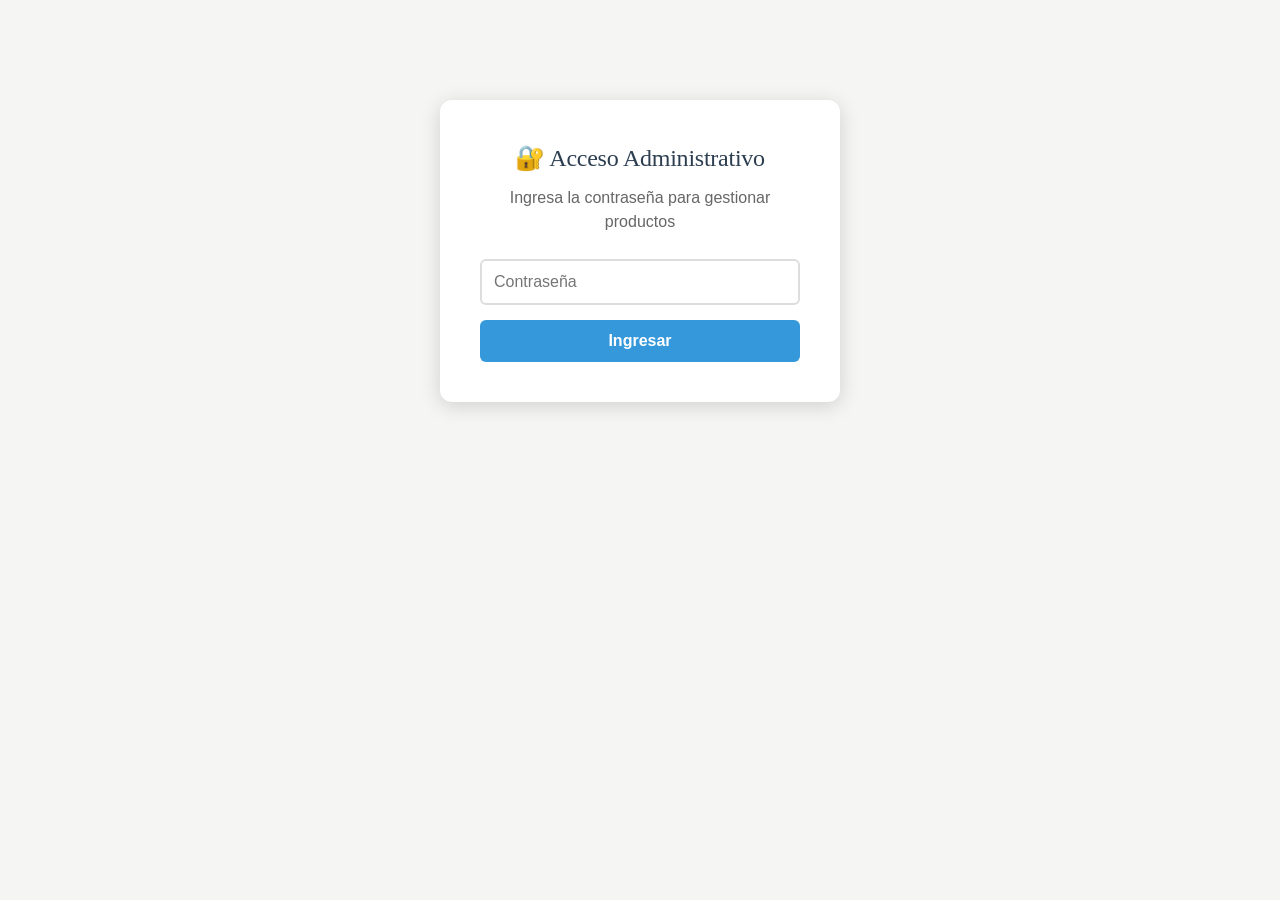
==== admin.html @ e5328dad "Update admin.html" ====
<!DOCTYPE html>
<html lang="es">
<head>
    <meta charset="UTF-8">
    <meta name="viewport" content="width=device-width, initial-scale=1.0">
    <title>Panel de Administración - Medifix</title>
    <link rel="stylesheet" href="styles.css">
    <style>
        /* Estilos específicos del admin */
        .admin-container {
            max-width: 1200px;
            margin: 40px auto;
            padding: 20px;
            background: white;
            border-radius: 12px;
            box-shadow: 0 2px 10px rgba(0,0,0,0.1);
        }
        .admin-header {
            display: flex;
            justify-content: space-between;
            align-items: center;
            border-bottom: 3px solid #3498db;
            padding-bottom: 15px;
            margin-bottom: 25px;
        }
        .admin-header h1 {
            margin: 0;
            color: #2c3e50;
        }
        .admin-toolbar {
            display: flex;
            gap: 10px;
            flex-wrap: wrap;
            margin-bottom: 25px;
        }
        .btn {
            padding: 10px 20px;
            border: none;
            border-radius: 6px;
            cursor: pointer;
            font-size: 14px;
            transition: all 0.3s;
            text-decoration: none;
            display: inline-block;
            color: white;
        }
        .btn-primary { background: #3498db; }
        .btn-primary:hover { background: #2980b9; }
        .btn-success { background: #2ecc71; }
        .btn-success:hover { background: #27ae60; }
        .btn-warning { background: #f39c12; }
        .btn-warning:hover { background: #e67e22; }
        .btn-danger { background: #e74c3c; }
        .btn-danger:hover { background: #c0392b; }
        .btn-secondary { background: #95a5a6; }
        .btn-secondary:hover { background: #7f8c8d; }
        .btn-dark { background: #2c3e50; }
        .btn-dark:hover { background: #1a252f; }
        .btn-small { padding: 6px 12px; font-size: 12px; }
        
        /* Login */
        .login-box {
            max-width: 400px;
            margin: 100px auto;
            padding: 40px;
            background: white;
            border-radius: 12px;
            box-shadow: 0 4px 20px rgba(0,0,0,0.15);
            text-align: center;
        }
        .login-box h2 {
            color: #2c3e50;
            margin-bottom: 10px;
        }
        .login-box p {
            color: #666;
            margin-bottom: 25px;
        }
        .login-box input {
            width: 100%;
            padding: 12px;
            border: 2px solid #ddd;
            border-radius: 6px;
            font-size: 16px;
            margin-bottom: 15px;
        }
        .login-box input:focus {
            border-color: #3498db;
            outline: none;
        }
        .login-box .btn {
            width: 100%;
            padding: 12px;
            font-size: 16px;
        }
        .login-error {
            color: #e74c3c;
            margin-top: 10px;
            display: none;
        }
        
        /* Productos */
        .categoria-section {
            margin-bottom: 30px;
        }
        .categoria-title {
            background: #ecf0f1;
            padding: 10px 15px;
            border-radius: 6px;
            margin-bottom: 15px;
            color: #2c3e50;
            font-size: 18px;
            font-weight: bold;
        }
        .producto-item {
            display: flex;
            justify-content: space-between;
            align-items: center;
            background: #fafafa;
            border: 1px solid #e0e0e0;
            border-radius: 6px;
            padding: 15px;
            margin-bottom: 10px;
            transition: all 0.3s;
        }
        .producto-item:hover {
            background: #f0f0f0;
            border-color: #3498db;
        }
        .producto-info {
            flex: 1;
        }
        .producto-info h3 {
            margin: 0 0 5px 0;
            color: #2c3e50;
        }
        .producto-info p {
            margin: 3px 0;
            color: #666;
            font-size: 14px;
        }
        .producto-actions {
            display: flex;
            gap: 8px;
        }
        .hidden { display: none; }
        .loading { text-align: center; padding: 40px; color: #666; }
        .alert {
            padding: 15px;
            border-radius: 6px;
            margin-bottom: 20px;
            display: none;
        }
        .alert-success {
            display: block;
            background: #d4edda;
            color: #155724;
            border: 1px solid #c3e6cb;
        }
        .alert-error {
            display: block;
            background: #f8d7da;
            color: #721c24;
            border: 1px solid #f5c6cb;
        }
        
        /* Modal */
        .modal {
            display: none;
            position: fixed;
            top: 0;
            left: 0;
            width: 100%;
            height: 100%;
            background: rgba(0,0,0,0.5);
            z-index: 1000;
            justify-content: center;
            align-items: center;
        }
        .modal.active { display: flex; }
        .modal-content {
            background: white;
            border-radius: 12px;
            padding: 30px;
            max-width: 500px;
            width: 90%;
            max-height: 90vh;
            overflow-y: auto;
        }
        .modal-header {
            display: flex;
            justify-content: space-between;
            align-items: center;
            margin-bottom: 20px;
        }
        .modal-header h2 { color: #2c3e50; margin: 0; }
        .modal-close {
            background: none;
            border: none;
            font-size: 28px;
            cursor: pointer;
            color: #999;
        }
        .modal-close:hover { color: #333; }
        .form-group {
            margin-bottom: 15px;
        }
        .form-group label {
            display: block;
            font-weight: bold;
            margin-bottom: 5px;
            color: #333;
            font-size: 14px;
        }
        .form-group input,
        .form-group select,
        .form-group textarea {
            width: 100%;
            padding: 10px;
            border: 1px solid #ddd;
            border-radius: 6px;
            font-size: 14px;
        }
        .form-group textarea {
            height: 80px;
            resize: vertical;
        }
        .form-row {
            display: grid;
            grid-template-columns: 1fr 1fr;
            gap: 15px;
        }
        .form-actions {
            display: flex;
            gap: 10px;
            margin-top: 20px;
        }
        .form-actions .btn { flex: 1; }
        
        @media (max-width: 768px) {
            .producto-item {
                flex-direction: column;
                align-items: stretch;
            }
            .producto-actions {
                margin-top: 10px;
                justify-content: flex-end;
            }
            .form-row {
                grid-template-columns: 1fr;
            }
            .admin-toolbar {
                flex-direction: column;
            }
            .admin-toolbar .btn {
                width: 100%;
                text-align: center;
            }
        }
    </style>
</head>
<body>

    <!-- LOGIN -->
    <div id="login-container" class="login-box">
        <h2>🔐 Acceso Administrativo</h2>
        <p>Ingresa la contraseña para gestionar productos</p>
        <input type="password" id="password-input" placeholder="Contraseña" onkeydown="if(event.key==='Enter') verificarPassword()">
        <button class="btn btn-primary" onclick="verificarPassword()">Ingresar</button>
        <div id="login-error" class="login-error">❌ Contraseña incorrecta</div>
    </div>

    <!-- ADMIN PANEL -->
    <div id="admin-panel" class="hidden">
        <div class="admin-container">
            <div class="admin-header">
                <h1>🛠️ Panel de Administración</h1>
                <button class="btn btn-secondary" onclick="cerrarSesion()">🚪 Cerrar Sesión</button>
            </div>
            
            <div id="alert" class="alert"></div>
            
            <div class="admin-toolbar">
                <button class="btn btn-success" onclick="abrirModalAgregar()">➕ Agregar Producto</button>
                <button class="btn btn-primary" onclick="cargarProductos()">🔄 Recargar</button>
                <a href="tienda.html" target="_blank" class="btn btn-dark">👁️ Ver Tienda</a>
            </div>

            <div id="productos-container">
                <div class="loading">⏳ Cargando productos...</div>
            </div>
        </div>
    </div>

    <!-- MODAL -->
    <div id="modal" class="modal">
        <div class="modal-content">
            <div class="modal-header">
                <h2 id="modal-title">Agregar Producto</h2>
                <button class="modal-close" onclick="cerrarModal()">&times;</button>
            </div>
            
            <form id="product-form" onsubmit="guardarProducto(event)">
                <input type="hidden" id="edit-mode" value="false">
                <input type="hidden" id="product-id" value="">
                
                <div class="form-group">
                    <label>Categoría *</label>
                    <select id="categoria" required>
                        <option value="insumos">Insumos Médicos</option>
                        <option value="equipo">Equipo Médico</option>
                        <option value="consumibles">Consumibles</option>
                    </select>
                </div>
                
                <div class="form-group">
                    <label>Nombre del Producto *</label>
                    <input type="text" id="nombre" required placeholder="Ej: CPAP Yuwell">
                </div>
                
                <div class="form-row">
                    <div class="form-group">
                        <label>Precio *</label>
                        <input type="number" id="precio" required placeholder="8500" min="0">
                    </div>
                    <div class="form-group">
                        <label>Stock</label>
                        <input type="number" id="stock" placeholder="10" min="0">
                    </div>
                </div>
                
                <div class="form-group">
                    <label>Imagen (URL o nombre de archivo)</label>
                    <input type="text" id="imagen" placeholder="CPAP Yuwell.JPG">
                </div>
                
                <div class="form-group">
                    <label>Descripción</label>
                    <textarea id="descripcion" placeholder="Descripción del producto..."></textarea>
                </div>
                
                <div class="form-actions">
                    <button type="submit" class="btn btn-success">💾 Guardar</button>
                    <button type="button" class="btn btn-secondary" onclick="cerrarModal()">Cancelar</button>
                </div>
            </form>
        </div>
    </div>

    <script>
        // ============================================
        // ADMIN.JS - Código completo con contraseña
        // ============================================
        
        // 🔑 CONTRASEÑA CORRECTA
        const CONTRASENA = 'medifix2026';
        let productosData = null;
        let sessionActiva = false;

        // ============ LOGIN ============
        function verificarPassword() {
            const input = document.getElementById('password-input');
            const error = document.getElementById('login-error');
            
            if (input.value === CONTRASENA) {
                sessionActiva = true;
                document.getElementById('login-container').style.display = 'none';
                document.getElementById('admin-panel').classList.remove('hidden');
                cargarProductos();
                error.style.display = 'none';
                input.value = '';
            } else {
                error.style.display = 'block';
                input.value = '';
                input.focus();
            }
        }

        function cerrarSesion() {
            sessionActiva = false;
            document.getElementById('login-container').style.display = 'block';
            document.getElementById('admin-panel').classList.add('hidden');
            document.getElementById('password-input').value = '';
            document.getElementById('password-input').focus();
        }

        // Enter para login
        document.getElementById('password-input').addEventListener('keydown', function(e) {
            if (e.key === 'Enter') verificarPassword();
        });

        // ============ CRUD PRODUCTOS ============
        
        function cargarProductos() {
            const container = document.getElementById('productos-container');
            container.innerHTML = '<div class="loading">⏳ Cargando productos...</div>';
            
            fetch('products.json')
                .then(response => {
                    if (!response.ok) throw new Error('Error HTTP: ' + response.status);
                    return response.json();
                })
                .then(data => {
                    if (!data || !data.categories) throw new Error('Estructura inválida');
                    productosData = data;
                    renderProductos(data);
                })
                .catch(error => {
                    console.error('Error:', error);
                    container.innerHTML = `
                        <div style="text-align:center;padding:40px;background:#f8d7da;border-radius:8px;color:#721c24;">
                            ❌ Error al cargar productos<br>
                            <small>${error.message}</small>
                            <br><br>
                            <button class="btn btn-primary" onclick="cargarProductos()">Intentar de nuevo</button>
                        </div>
                    `;
                });
        }

        function renderProductos(data) {
            const container = document.getElementById('productos-container');
            let html = '';
            
            data.categories.forEach(categoria => {
                if (!categoria.products || categoria.products.length === 0) return;
                
                html += `<div class="categoria-section">
                    <div class="categoria-title">📁 ${categoria.name}</div>
                `;
                
                categoria.products.forEach(producto => {
                    html += `
                        <div class="producto-item">
                            <div class="producto-info">
                                <h3>${producto.name}</h3>
                                <p>💰 $${producto.price} | 📦 Stock: ${producto.stock || 0}</p>
                                <p style="font-size:13px;color:#888;">${producto.description || 'Sin descripción'}</p>
                            </div>
                            <div class="producto-actions">
                                <button class="btn btn-warning btn-small" onclick="editarProducto('${producto.id}')">✏️</button>
                                <button class="btn btn-danger btn-small" onclick="eliminarProducto('${producto.id}')">🗑️</button>
                            </div>
                        </div>
                    `;
                });
                
                html += '</div>';
            });
            
            container.innerHTML = html || '<p class="loading">No hay productos disponibles</p>';
        }

        function abrirModalAgregar() {
            document.getElementById('modal-title').textContent = '➕ Agregar Producto';
            document.getElementById('edit-mode').value = 'false';
            document.getElementById('product-id').value = '';
            document.getElementById('product-form').reset();
            document.getElementById('modal').classList.add('active');
        }

        function editarProducto(id) {
            let productoEncontrado = null;
            let categoriaEncontrada = null;
            
            for (let categoria of productosData.categories) {
                const producto = categoria.products.find(p => p.id === id);
                if (producto) {
                    productoEncontrado = producto;
                    categoriaEncontrada = categoria;
                    break;
                }
            }
            
            if (!productoEncontrado) {
                mostrarAlerta('Producto no encontrado', 'error');
                return;
            }
            
            document.getElementById('modal-title').textContent = '✏️ Editar Producto';
            document.getElementById('edit-mode').value = 'true';
            document.getElementById('product-id').value = id;
            document.getElementById('categoria').value = categoriaEncontrada.id;
            document.getElementById('nombre').value = productoEncontrado.name;
            document.getElementById('precio').value = productoEncontrado.price;
            document.getElementById('stock').value = productoEncontrado.stock || '';
            document.getElementById('imagen').value = productoEncontrado.image || '';
            document.getElementById('descripcion').value = productoEncontrado.description || '';
            
            document.getElementById('modal').classList.add('active');
        }

        function guardarProducto(event) {
            event.preventDefault();
            
            const modoEdicion = document.getElementById('edit-mode').value === 'true';
            const id = document.getElementById('product-id').value || Date.now().toString();
            const categoriaId = document.getElementById('categoria').value;
            const nombre = document.getElementById('nombre').value.trim();
            const precio = parseFloat(document.getElementById('precio').value);
            const stock = parseInt(document.getElementById('stock').value) || 0;
            const imagen = document.getElementById('imagen').value.trim() || 'https://via.placeholder.com/300x200/cccccc/666666?text=Sin+Imagen';
            const descripcion = document.getElementById('descripcion').value.trim();
            
            if (!nombre || isNaN(precio) || precio <= 0) {
                mostrarAlerta('Completa todos los campos obligatorios', 'error');
                return;
            }
            
            const producto = { id, name: nombre, price: precio, image: imagen, description: descripcion, stock };
            
            if (modoEdicion) {
                let encontrado = false;
                for (let categoria of productosData.categories) {
                    const index = categoria.products.findIndex(p => p.id === id);
                    if (index !== -1) {
                        categoria.products[index] = producto;
                        encontrado = true;
                        break;
                    }
                }
                if (!encontrado) {
                    const categoria = productosData.categories.find(c => c.id === categoriaId);
                    if (categoria) categoria.products.push(producto);
                }
                mostrarAlerta('✅ Producto actualizado', 'success');
            } else {
                const categoria = productosData.categories.find(c => c.id === categoriaId);
                if (categoria) {
                    categoria.products.push(producto);
                    mostrarAlerta('✅ Producto agregado', 'success');
                } else {
                    mostrarAlerta('Error: Categoría no encontrada', 'error');
                    return;
                }
            }
            
            renderProductos(productosData);
            cerrarModal();
            console.log('📦 Datos actualizados:', productosData);
        }

        function eliminarProducto(id) {
            if (!confirm('¿Eliminar este producto?')) return;
            
            for (let categoria of productosData.categories) {
                const index = categoria.products.findIndex(p => p.id === id);
                if (index !== -1) {
                    categoria.products.splice(index, 1);
                    renderProductos(productosData);
                    mostrarAlerta('🗑️ Producto eliminado', 'success');
                    return;
                }
            }
            mostrarAlerta('Error: Producto no encontrado', 'error');
        }

        function cerrarModal() {
            document.getElementById('modal').classList.remove('active');
        }

        function mostrarAlerta(mensaje, tipo) {
            const alert = document.getElementById('alert');
            alert.textContent = mensaje;
            alert.className = 'alert alert-' + tipo;
            setTimeout(() => { alert.className = 'alert'; }, 4000);
        }

        document.getElementById('modal').addEventListener('click', function(e) {
            if (e.target === this) cerrarModal();
        });
    </script>
</body>
</html>
---- styles.css ----
:root{
  --ink:#142B33;
  --bg:#F5F6F3;
  --bg-alt:#EDEFE9;
  --navy:#0B3049;
  --navy-2:#0F3E5C;
  --teal:#0E6E76;
  --teal-line:#3FA796;
  --copper:#C0793A;
  --copper-dark:#A6632B;
  --line:#DADCD3;
  --white:#FCFDFB;
  --font-display:'Newsreader', serif;
  --font-body:'IBM Plex Sans', sans-serif;
  --font-mono:'IBM Plex Mono', monospace;
}

*{box-sizing:border-box;}
html{scroll-behavior:smooth;}
body{
  margin:0;
  background:var(--bg);
  color:var(--ink);
  font-family:var(--font-body);
  line-height:1.5;
  -webkit-font-smoothing:antialiased;
}
img{max-width:100%;display:block;}
a{color:inherit;text-decoration:none;}
h1,h2,h3{font-family:var(--font-display);font-weight:500;margin:0;letter-spacing:-0.01em;}
p{margin:0;}
ul{margin:0;padding:0;list-style:none;}

@media (prefers-reduced-motion: reduce){
  html{scroll-behavior:auto;}
  *{animation-duration:0.001ms !important; transition-duration:0.001ms !important;}
}

/* progress ecg bar */
.ecg-progress{
  position:fixed; top:0; left:0; height:3px; width:0%;
  background:var(--copper); z-index:200; transition:width .1s linear;
}

/* NAV */
.nav{
  position:sticky; top:0; z-index:100;
  background:rgba(245,246,243,0.9);
  backdrop-filter:blur(8px);
  border-bottom:1px solid var(--line);
}
.nav-inner{
  max-width:1180px; margin:0 auto; padding:16px 28px;
  display:flex; align-items:center; justify-content:space-between; gap:24px;
}
.brand{font-family:var(--font-display); font-size:1.4rem; font-weight:600; color:var(--navy);}
.brand-dot{color:var(--copper);}
.nav-links{display:flex; gap:28px; font-size:0.95rem;}
.nav-links a{opacity:0.8; transition:opacity .2s; position:relative; padding-bottom:4px;}
.nav-links a:hover{opacity:1;}
.nav-links a::after{
  content:""; position:absolute; left:0; bottom:0; height:2px; width:0;
  background:var(--copper); transition:width .25s cubic-bezier(.16,.8,.3,1);
}
.nav-links a:hover::after{width:100%;}
.nav-links a.active{opacity:1; font-weight:600;}
.nav-links a.active::after{width:100%;}

/* BUTTONS */
.btn{
  display:inline-flex; align-items:center; justify-content:center;
  padding:14px 26px; border-radius:2px; font-weight:600; font-size:0.95rem;
  border:1px solid transparent; cursor:pointer; transition:transform .15s ease, background .2s ease, box-shadow .2s ease;
}
.btn:hover{transform:translateY(-1px);}
.btn-copper{background:var(--copper); color:var(--white);}
.btn-copper:hover{background:var(--copper-dark);}
.btn-outline{background:transparent; color:var(--white); border-color:rgba(255,255,255,0.5);}
.btn-outline:hover{background:rgba(255,255,255,0.1);}
.btn-outline-dark{background:transparent; color:var(--navy); border-color:var(--navy);}
.btn-outline-dark:hover{background:var(--navy); color:var(--white);}
.btn-small{padding:10px 18px; font-size:0.85rem;}
.btn-full{width:100%;}

/* HERO */
.hero{
  position:relative;
  background:linear-gradient(180deg, var(--navy) 0%, var(--navy-2) 100%);
  color:var(--white);
  padding:120px 28px 90px;
  overflow:hidden;
}
.hero-inner{max-width:760px; margin:0 auto; text-align:center; position:relative; z-index:2;}
.eyebrow{
  font-family:var(--font-mono); font-size:0.78rem; letter-spacing:0.14em; text-transform:uppercase;
  color:var(--teal-line); margin-bottom:18px; display:block;
}
.eyebrow-dark{color:var(--teal);}
.hero-title{font-size:clamp(2.2rem, 5vw, 3.4rem); line-height:1.12; margin-bottom:22px;}
.hero-title em{font-style:italic; color:var(--teal-line);}
.hero-sub{font-size:1.08rem; color:rgba(255,255,255,0.78); max-width:560px; margin:0 auto 34px;}
.hero-actions{display:flex; gap:16px; justify-content:center; flex-wrap:wrap;}
.hero-ecg{position:absolute; bottom:0; left:0; width:100%; height:90px; opacity:0.9;}
#ecgPath{
  stroke-dasharray:1400;
  stroke-dashoffset:1400;
  animation:drawEcg 2.4s ease-out .4s forwards;
}
@keyframes drawEcg{ to{ stroke-dashoffset:0; } }

/* SECTIONS */
.section{max-width:1180px; margin:0 auto; padding:96px 28px;}
.section-alt{max-width:none; background:var(--bg-alt);}
.section-alt > *{max-width:1180px; margin-left:auto; margin-right:auto;}
.section-dark{max-width:none; background:var(--navy); color:var(--white); padding:88px 28px;}
.section-dark > *{max-width:1180px; margin-left:auto; margin-right:auto;}
.section-head{max-width:640px; margin-bottom:52px;}
.section-head h2{font-size:clamp(1.7rem, 3vw, 2.3rem);}
.section-sub{margin-top:14px; color:#4C5B61; font-size:1.02rem;}
.section-head-light .section-sub{color:rgba(255,255,255,0.72);}

/* SERVICES */
.services-grid{display:grid; grid-template-columns:repeat(3, 1fr); gap:24px;}
.services-grid-4{grid-template-columns:repeat(4, 1fr);}
.service-card{
  background:var(--white); border:1px solid var(--line); padding:32px 26px; border-radius:2px;
  display:flex; flex-direction:column; gap:12px;
}
.service-card-featured{background:var(--navy); color:var(--white); border-color:var(--navy);}
.service-card-featured .service-mono{color:var(--teal-line);}
.service-card-featured .service-link{color:var(--teal-line);}
.service-mono{font-family:var(--font-mono); font-size:0.78rem; color:var(--copper); letter-spacing:0.06em;}
.service-card h3{font-size:1.3rem;}
.service-card p{color:inherit; opacity:0.85; font-size:0.96rem;}
.service-card-featured p{opacity:0.85;}
.service-link{margin-top:auto; font-weight:600; font-size:0.92rem; color:var(--copper);}

/* CATALOG */
.catalog-grid{display:grid; grid-template-columns:repeat(3, 1fr); gap:24px; max-width:1180px; margin:0 auto;}
.catalog-card{background:var(--white); border:1px solid var(--line);}
.catalog-img{height:180px; background-size:cover; background-position:center;}
.catalog-card h3{padding:18px 18px 4px; font-size:1.12rem;}
.catalog-spec{padding:0 18px 20px; font-family:var(--font-mono); font-size:0.8rem; color:#6B7975;}
.catalog-cta{text-align:center; margin-top:40px; max-width:1180px; margin-left:auto; margin-right:auto;}

/* COURSES */
.courses-list{display:flex; flex-direction:column; gap:1px; background:var(--line);}
.course-row{
  background:var(--bg); padding:22px 8px; display:flex; align-items:center; gap:24px;
}
.course-date{
  width:64px; flex-shrink:0; text-align:center; font-family:var(--font-mono); color:var(--teal);
}
.course-day{display:block; font-size:1.6rem; font-weight:600; line-height:1;}
.course-month{display:block; font-size:0.78rem; text-transform:uppercase; letter-spacing:0.08em;}
.course-info{flex:1;}
.course-info h3{font-size:1.08rem; margin-bottom:4px;}
.course-info p{font-size:0.88rem; color:#5C6B70;}
.course-row[hidden]{display:none;}

/* STATS */
.stats-row{display:grid; grid-template-columns:repeat(4, 1fr); gap:24px; text-align:center;}
.stat-num{display:block; font-family:var(--font-display); font-size:2.4rem; color:var(--teal-line);}
.stat-label{display:block; font-size:0.85rem; color:rgba(255,255,255,0.65); margin-top:6px;}

/* QUOTE FORM */
.quote-wrap{display:grid; grid-template-columns:1fr 1fr; gap:60px; max-width:1180px; margin:0 auto; align-items:start;}
.quote-points{margin-top:24px; display:flex; flex-direction:column; gap:10px;}
.quote-points li{padding-left:22px; position:relative; font-size:0.95rem; color:#3A4A50;}
.quote-points li::before{content:"—"; position:absolute; left:0; color:var(--copper);}
.quote-form{background:var(--white); border:1px solid var(--line); padding:32px; display:flex; flex-direction:column; gap:16px;}
.quote-form label{display:flex; flex-direction:column; gap:6px; font-size:0.85rem; font-weight:600; color:#3A4A50;}
.quote-form input, .quote-form select, .quote-form textarea{
  font-family:var(--font-body); font-size:0.95rem; padding:11px 12px; border:1px solid var(--line);
  border-radius:2px; background:var(--bg); color:var(--ink); font-weight:400;
}
.quote-form input:focus, .quote-form select:focus, .quote-form textarea:focus{
  outline:2px solid var(--teal); outline-offset:1px;
}
.quote-note{font-size:0.82rem; color:#6B7975; text-align:center;}
.quote-note a{color:var(--teal); font-weight:600;}

/* FOOTER */
.footer{background:var(--navy); color:rgba(255,255,255,0.8); padding:64px 28px 24px;}
.footer-inner{
  max-width:1180px; margin:0 auto; display:grid; grid-template-columns:1.6fr 1fr 1fr 1fr; gap:32px;
  padding-bottom:36px; border-bottom:1px solid rgba(255,255,255,0.15);
}
.footer-brand p:last-child{margin-top:10px; font-size:0.9rem; max-width:220px; color:rgba(255,255,255,0.6);}
.footer-col{display:flex; flex-direction:column; gap:10px; font-size:0.9rem;}
.footer-col h4{font-family:var(--font-mono); font-size:0.75rem; text-transform:uppercase; letter-spacing:0.08em; color:var(--teal-line); margin-bottom:4px; font-weight:500;}
.footer-col a:hover{color:var(--white);}
.footer-legal{max-width:1180px; margin:20px auto 0; font-size:0.78rem; color:rgba(255,255,255,0.5);}

/* PAGE HERO (subpáginas) */
.page-hero{
  position:relative;
  background:
    radial-gradient(ellipse 700px 400px at 90% -20%, rgba(63,167,150,0.14), transparent 60%),
    linear-gradient(180deg, var(--navy) 0%, var(--navy-2) 100%);
  color:var(--white); padding:76px 28px 64px; text-align:center;
  overflow:hidden;
}
.page-hero::before{
  content:"";
  position:absolute; inset:0;
  background-image:radial-gradient(rgba(255,255,255,0.05) 1px, transparent 1px);
  background-size:28px 28px;
  opacity:0.35;
  pointer-events:none;
}
.page-hero > *{position:relative; z-index:1;}
.page-hero h1{font-size:clamp(2rem, 4vw, 2.8rem); margin-bottom:14px;}
.page-hero p{color:rgba(255,255,255,0.78); max-width:520px; margin:0 auto; font-size:1.02rem;}
.breadcrumb{font-family:var(--font-mono); font-size:0.78rem; color:rgba(255,255,255,0.55); margin-bottom:16px;}
.breadcrumb a{color:var(--teal-line);}

/* FILTERS */
.filter-row{display:flex; gap:10px; flex-wrap:wrap; margin-bottom:40px;}
.filter-chip{
  font-family:var(--font-mono); font-size:0.8rem; padding:9px 16px; border:1px solid var(--line);
  border-radius:20px; background:var(--white); cursor:pointer; color:var(--ink); transition:all .15s ease;
}
.filter-chip:hover{border-color:var(--teal);}
.filter-chip.active{background:var(--navy); color:var(--white); border-color:var(--navy);}

/* ============ PRODUCT GRID - MEJORADO ============ */
.product-grid{display:grid; grid-template-columns:repeat(3, 1fr); gap:24px;}

.product-card{
  background:var(--white); 
  border:1px solid var(--line); 
  display:flex; 
  flex-direction:column; 
  border-radius:12px; 
  overflow:hidden; 
  transition:transform 0.3s ease, box-shadow 0.3s ease;
}
.product-card:hover{
  transform:translateY(-6px); 
  box-shadow:0 12px 30px rgba(11,48,73,0.15);
}

.product-img{
  height:220px;
  background-size:contain !important;
  background-position:center;
  background-repeat:no-repeat;
  background-color:#f5f6f5;
  border-radius:12px 12px 0 0;
  transition:transform 0.4s ease;
}
.product-card:hover .product-img{
  transform:scale(1.03);
}

.product-body{
  flex:1; 
  display:flex; 
  flex-direction:column; 
  text-align:center; 
  padding:20px 18px;
}
.product-body h3{
  font-size:1rem; 
  margin-bottom:4px; 
  flex:1;
}
.product-cat{
  font-size:0.7rem; 
  text-transform:uppercase; 
  letter-spacing:0.06em; 
  color:var(--teal); 
  margin-bottom:4px;
}
.product-desc{
  font-size:0.85rem; 
  color:#5C6B70; 
  display:-webkit-box; 
  -webkit-line-clamp:2; 
  -webkit-box-orient:vertical; 
  overflow:hidden; 
  flex:1; 
  margin:6px 0;
}
.product-price{
  font-family:var(--font-mono); 
  font-size:0.95rem; 
  color:var(--copper-dark); 
  font-weight:600; 
  margin:6px 0;
}
.product-cta{
  margin-top:8px; 
  width:100%;
}
.product-card[hidden]{display:none;}

/* CONTACT PAGE */
.contact-wrap{display:grid; grid-template-columns:1fr 1fr; gap:60px; max-width:1180px; margin:0 auto;}
.contact-info{display:flex; flex-direction:column; gap:28px;}
.contact-item h4{font-family:var(--font-mono); font-size:0.78rem; text-transform:uppercase; letter-spacing:0.06em; color:var(--teal); margin-bottom:6px; font-weight:500;}
.contact-item p, .contact-item a{font-size:1.02rem;}
.contact-item a:hover{color:var(--teal);}
.contact-map{margin-top:8px; border:1px solid var(--line); height:220px; background:var(--bg-alt); display:flex; align-items:center; justify-content:center; color:#7C8A87; font-family:var(--font-mono); font-size:0.85rem;}

/* LEGAL TEXT */
.legal{max-width:760px; margin:0 auto; padding:80px 28px;}
.legal h2{font-size:1.6rem; margin-top:38px; margin-bottom:14px;}
.legal h2:first-child{margin-top:0;}
.legal p{color:#3A4A50; margin-bottom:14px; font-size:0.98rem;}
.legal-updated{font-family:var(--font-mono); font-size:0.8rem; color:#8A968F; margin-bottom:40px; display:block;}

/* VALUES (nosotros) */
.values-grid{display:grid; grid-template-columns:repeat(4, 1fr); gap:20px;}
.value-card{padding:24px 4px; border-top:2px solid var(--copper);}
.value-card h3{font-size:1.05rem; margin-bottom:8px;}
.value-card p{font-size:0.88rem; color:#5C6B70;}

.mv-grid{display:grid; grid-template-columns:1fr 1fr; gap:32px; margin-bottom:64px;}
.mv-card{background:var(--white); border:1px solid var(--line); padding:32px;}
.mv-card h3{font-family:var(--font-mono); font-size:0.8rem; text-transform:uppercase; letter-spacing:0.08em; color:var(--copper); margin-bottom:14px; font-weight:500;}
.mv-card p{font-size:1.02rem; color:#3A4A50; line-height:1.6;}

.logo-grid{display:grid; grid-template-columns:repeat(6, 1fr); gap:18px; align-items:center;}
.logo-grid img{filter:grayscale(1) opacity(0.6); border-radius:2px;}

/* RESPONSIVE */
@media (max-width: 1100px){
  .services-grid-4{grid-template-columns:repeat(2, 1fr);}
}
@media (max-width: 860px){
  .nav-links{display:none;}
  .services-grid, .services-grid-4, .catalog-grid{grid-template-columns:1fr;}
  .stats-row{grid-template-columns:repeat(2, 1fr); row-gap:32px;}
  .quote-wrap{grid-template-columns:1fr;}
  .footer-inner{grid-template-columns:1fr 1fr;}
  .course-row{flex-wrap:wrap;}
  .product-grid{grid-template-columns:1fr 1fr;}
  .contact-wrap{grid-template-columns:1fr;}
  .values-grid{grid-template-columns:1fr 1fr;}
  .mv-grid{grid-template-columns:1fr;}
  .logo-grid{grid-template-columns:repeat
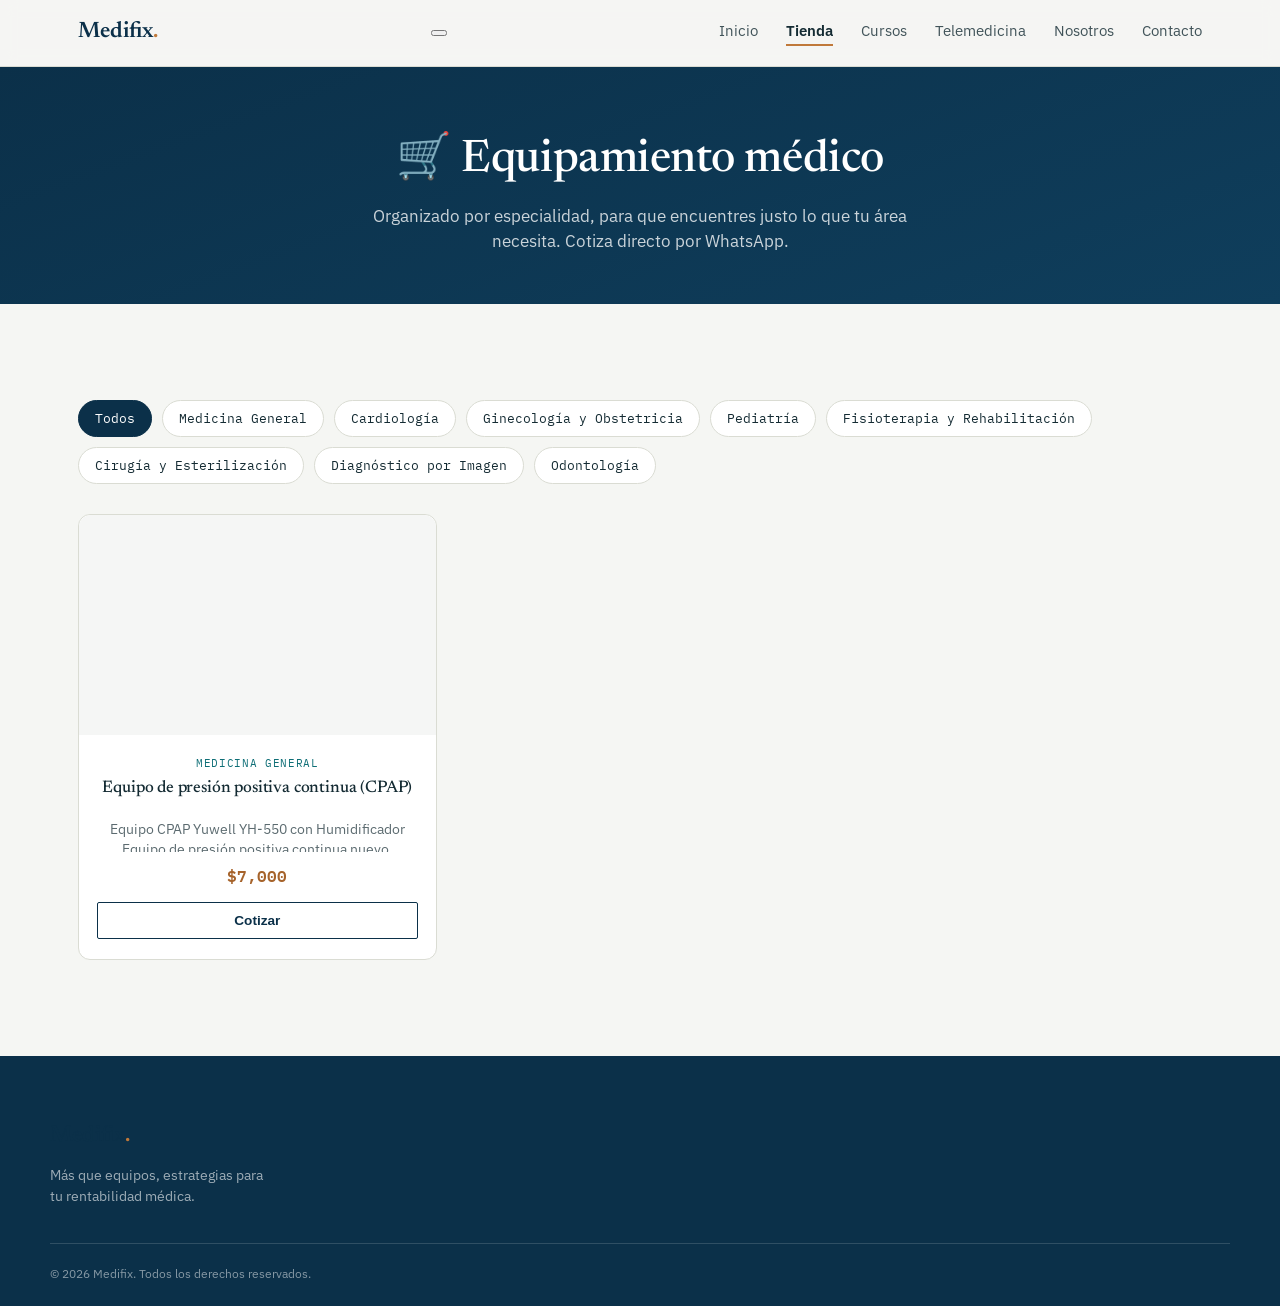
==== commit b257976d: "Update admin.html" ====
--- a/admin.html
+++ b/admin.html
@@ -1,574 +1,437 @@
 <!DOCTYPE html>
 <html lang="es">
 <head>
-    <meta charset="UTF-8">
-    <meta name="viewport" content="width=device-width, initial-scale=1.0">
-    <title>Panel de Administración - Medifix</title>
-    <link rel="stylesheet" href="styles.css">
-    <style>
-        /* Estilos específicos del admin */
-        .admin-container {
-            max-width: 1200px;
-            margin: 40px auto;
-            padding: 20px;
-            background: white;
-            border-radius: 12px;
-            box-shadow: 0 2px 10px rgba(0,0,0,0.1);
-        }
-        .admin-header {
-            display: flex;
-            justify-content: space-between;
-            align-items: center;
-            border-bottom: 3px solid #3498db;
-            padding-bottom: 15px;
-            margin-bottom: 25px;
-        }
-        .admin-header h1 {
-            margin: 0;
-            color: #2c3e50;
-        }
-        .admin-toolbar {
-            display: flex;
-            gap: 10px;
-            flex-wrap: wrap;
-            margin-bottom: 25px;
-        }
-        .btn {
-            padding: 10px 20px;
-            border: none;
-            border-radius: 6px;
-            cursor: pointer;
-            font-size: 14px;
-            transition: all 0.3s;
-            text-decoration: none;
-            display: inline-block;
-            color: white;
-        }
-        .btn-primary { background: #3498db; }
-        .btn-primary:hover { background: #2980b9; }
-        .btn-success { background: #2ecc71; }
-        .btn-success:hover { background: #27ae60; }
-        .btn-warning { background: #f39c12; }
-        .btn-warning:hover { background: #e67e22; }
-        .btn-danger { background: #e74c3c; }
-        .btn-danger:hover { background: #c0392b; }
-        .btn-secondary { background: #95a5a6; }
-        .btn-secondary:hover { background: #7f8c8d; }
-        .btn-dark { background: #2c3e50; }
-        .btn-dark:hover { background: #1a252f; }
-        .btn-small { padding: 6px 12px; font-size: 12px; }
-        
-        /* Login */
-        .login-box {
-            max-width: 400px;
-            margin: 100px auto;
-            padding: 40px;
-            background: white;
-            border-radius: 12px;
-            box-shadow: 0 4px 20px rgba(0,0,0,0.15);
-            text-align: center;
-        }
-        .login-box h2 {
-            color: #2c3e50;
-            margin-bottom: 10px;
-        }
-        .login-box p {
-            color: #666;
-            margin-bottom: 25px;
-        }
-        .login-box input {
-            width: 100%;
-            padding: 12px;
-            border: 2px solid #ddd;
-            border-radius: 6px;
-            font-size: 16px;
-            margin-bottom: 15px;
-        }
-        .login-box input:focus {
-            border-color: #3498db;
-            outline: none;
-        }
-        .login-box .btn {
-            width: 100%;
-            padding: 12px;
-            font-size: 16px;
-        }
-        .login-error {
-            color: #e74c3c;
-            margin-top: 10px;
-            display: none;
-        }
-        
-        /* Productos */
-        .categoria-section {
-            margin-bottom: 30px;
-        }
-        .categoria-title {
-            background: #ecf0f1;
-            padding: 10px 15px;
-            border-radius: 6px;
-            margin-bottom: 15px;
-            color: #2c3e50;
-            font-size: 18px;
-            font-weight: bold;
-        }
-        .producto-item {
-            display: flex;
-            justify-content: space-between;
-            align-items: center;
-            background: #fafafa;
-            border: 1px solid #e0e0e0;
-            border-radius: 6px;
-            padding: 15px;
-            margin-bottom: 10px;
-            transition: all 0.3s;
-        }
-        .producto-item:hover {
-            background: #f0f0f0;
-            border-color: #3498db;
-        }
-        .producto-info {
-            flex: 1;
-        }
-        .producto-info h3 {
-            margin: 0 0 5px 0;
-            color: #2c3e50;
-        }
-        .producto-info p {
-            margin: 3px 0;
-            color: #666;
-            font-size: 14px;
-        }
-        .producto-actions {
-            display: flex;
-            gap: 8px;
-        }
-        .hidden { display: none; }
-        .loading { text-align: center; padding: 40px; color: #666; }
-        .alert {
-            padding: 15px;
-            border-radius: 6px;
-            margin-bottom: 20px;
-            display: none;
-        }
-        .alert-success {
-            display: block;
-            background: #d4edda;
-            color: #155724;
-            border: 1px solid #c3e6cb;
-        }
-        .alert-error {
-            display: block;
-            background: #f8d7da;
-            color: #721c24;
-            border: 1px solid #f5c6cb;
-        }
-        
-        /* Modal */
-        .modal {
-            display: none;
-            position: fixed;
-            top: 0;
-            left: 0;
-            width: 100%;
-            height: 100%;
-            background: rgba(0,0,0,0.5);
-            z-index: 1000;
-            justify-content: center;
-            align-items: center;
-        }
-        .modal.active { display: flex; }
-        .modal-content {
-            background: white;
-            border-radius: 12px;
-            padding: 30px;
-            max-width: 500px;
-            width: 90%;
-            max-height: 90vh;
-            overflow-y: auto;
-        }
-        .modal-header {
-            display: flex;
-            justify-content: space-between;
-            align-items: center;
-            margin-bottom: 20px;
-        }
-        .modal-header h2 { color: #2c3e50; margin: 0; }
-        .modal-close {
-            background: none;
-            border: none;
-            font-size: 28px;
-            cursor: pointer;
-            color: #999;
-        }
-        .modal-close:hover { color: #333; }
-        .form-group {
-            margin-bottom: 15px;
-        }
-        .form-group label {
-            display: block;
-            font-weight: bold;
-            margin-bottom: 5px;
-            color: #333;
-            font-size: 14px;
-        }
-        .form-group input,
-        .form-group select,
-        .form-group textarea {
-            width: 100%;
-            padding: 10px;
-            border: 1px solid #ddd;
-            border-radius: 6px;
-            font-size: 14px;
-        }
-        .form-group textarea {
-            height: 80px;
-            resize: vertical;
-        }
-        .form-row {
-            display: grid;
-            grid-template-columns: 1fr 1fr;
-            gap: 15px;
-        }
-        .form-actions {
-            display: flex;
-            gap: 10px;
-            margin-top: 20px;
-        }
-        .form-actions .btn { flex: 1; }
-        
-        @media (max-width: 768px) {
-            .producto-item {
-                flex-direction: column;
-                align-items: stretch;
-            }
-            .producto-actions {
-                margin-top: 10px;
-                justify-content: flex-end;
-            }
-            .form-row {
-                grid-template-columns: 1fr;
-            }
-            .admin-toolbar {
-                flex-direction: column;
-            }
-            .admin-toolbar .btn {
-                width: 100%;
-                text-align: center;
-            }
-        }
-    </style>
+  <meta charset="UTF-8">
+  <meta name="viewport" content="width=device-width, initial-scale=1.0">
+  <title>Tienda — Medifix</title>
+  <link rel="preconnect" href="https://fonts.googleapis.com">
+  <link rel="preconnect" href="https://fonts.gstatic.com" crossorigin>
+  <link href="https://fonts.googleapis.com/css2?family=Newsreader:ital,opsz,wght@0,6..72,400;0,6..72,500;0,6..72,600;1,6..72,500&family=IBM+Plex+Sans:wght@400;500;600;700&family=IBM+Plex+Mono:wght@400;500&display=swap" rel="stylesheet">
+  <link rel="stylesheet" href="styles.css">
+  <style>
+    /* Estilos adicionales para la tienda */
+    .hero-short {
+      background: linear-gradient(160deg, #0B3049 0%, #0F3E5C 100%);
+      color: #fff;
+      padding: 60px 28px 50px;
+      text-align: center;
+    }
+    .hero-short h1 {
+      font-family: 'Newsreader', serif;
+      font-size: clamp(2rem, 4vw, 2.8rem);
+      margin-bottom: 10px;
+    }
+    .hero-short .hero-sub {
+      color: rgba(255,255,255,0.78);
+      max-width: 560px;
+      margin: 0 auto;
+      font-size: 1.05rem;
+    }
+    .product-grid {
+      display: grid;
+      grid-template-columns: repeat(auto-fill, minmax(280px, 1fr));
+      gap: 24px;
+    }
+    .product-card {
+      background: #fff;
+      border: 1px solid #DADCD3;
+      border-radius: 12px;
+      overflow: hidden;
+      transition: transform 0.3s ease, box-shadow 0.3s ease;
+      display: flex;
+      flex-direction: column;
+    }
+    .product-card:hover {
+      transform: translateY(-6px);
+      box-shadow: 0 12px 30px rgba(11,48,73,0.15);
+    }
+    .product-img {
+      height: 220px;
+      background-size: contain !important;
+      background-position: center;
+      background-repeat: no-repeat;
+      background-color: #f5f6f5;
+    }
+    .product-body {
+      flex: 1;
+      display: flex;
+      flex-direction: column;
+      text-align: center;
+      padding: 20px 18px;
+    }
+    .product-body h3 {
+      font-size: 1.05rem;
+      margin-bottom: 4px;
+      flex: 1;
+      font-family: 'Newsreader', serif;
+    }
+    .product-cat {
+      font-size: 0.7rem;
+      text-transform: uppercase;
+      letter-spacing: 0.06em;
+      color: #0E6E76;
+      margin-bottom: 4px;
+      font-family: 'IBM Plex Mono', monospace;
+    }
+    .product-desc {
+      font-size: 0.85rem;
+      color: #5C6B70;
+      display: -webkit-box;
+      -webkit-line-clamp: 2;
+      -webkit-box-orient: vertical;
+      overflow: hidden;
+      flex: 1;
+      margin: 6px 0;
+    }
+    .product-price {
+      font-family: 'IBM Plex Mono', monospace;
+      font-size: 1rem;
+      color: #A6632B;
+      font-weight: 600;
+      margin: 6px 0;
+    }
+    .product-cta {
+      margin-top: 8px;
+      width: 100%;
+    }
+    .filter-row {
+      display: flex;
+      gap: 10px;
+      flex-wrap: wrap;
+      margin-bottom: 30px;
+    }
+    .filter-chip {
+      font-family: 'IBM Plex Mono', monospace;
+      font-size: 0.8rem;
+      padding: 9px 16px;
+      border: 1px solid #DADCD3;
+      border-radius: 20px;
+      background: #fff;
+      cursor: pointer;
+      color: #142B33;
+      transition: all 0.15s ease;
+    }
+    .filter-chip:hover {
+      border-color: #0E6E76;
+    }
+    .filter-chip.active {
+      background: #0B3049;
+      color: #fff;
+      border-color: #0B3049;
+    }
+    .hover-preview {
+      position: fixed;
+      pointer-events: none;
+      z-index: 9999;
+      background: #fff;
+      border: 1px solid #DADCD3;
+      border-radius: 8px;
+      padding: 12px;
+      box-shadow: 0 16px 32px -10px rgba(0,0,0,0.2);
+      opacity: 0;
+      transition: opacity 0.15s ease;
+      transform: translate(16px, -50%);
+      max-width: 260px;
+    }
+    .hover-preview.is-visible {
+      opacity: 1;
+    }
+    .hover-preview img {
+      width: 100%;
+      max-height: 160px;
+      object-fit: contain;
+      border-radius: 4px;
+    }
+    .hover-preview-tag {
+      display: block;
+      text-align: center;
+      margin-top: 6px;
+      font-size: 0.75rem;
+      font-weight: 600;
+      color: #0E6E76;
+      font-family: 'IBM Plex Mono', monospace;
+    }
+    .nav-links.is-open {
+      display: flex !important;
+      flex-direction: column;
+      position: absolute;
+      top: 100%;
+      left: 0;
+      right: 0;
+      background: rgba(245,246,243,0.98);
+      backdrop-filter: blur(8px);
+      padding: 20px 28px;
+      border-bottom: 1px solid #DADCD3;
+    }
+    @media (max-width: 860px) {
+      .nav-links {
+        display: none;
+      }
+      .nav-toggle {
+        display: flex !important;
+        flex-direction: column;
+        gap: 4px;
+        background: none;
+        border: none;
+        cursor: pointer;
+        padding: 4px;
+      }
+      .nav-toggle span {
+        display: block;
+        width: 24px;
+        height: 2px;
+        background: #0B3049;
+        transition: all 0.3s ease;
+      }
+      .nav-toggle.is-active span:nth-child(1) {
+        transform: rotate(45deg) translate(4px, 4px);
+      }
+      .nav-toggle.is-active span:nth-child(2) {
+        opacity: 0;
+      }
+      .nav-toggle.is-active span:nth-child(3) {
+        transform: rotate(-45deg) translate(4px, -4px);
+      }
+    }
+  </style>
 </head>
 <body>
 
-    <!-- LOGIN -->
-    <div id="login-container" class="login-box">
-        <h2>🔐 Acceso Administrativo</h2>
-        <p>Ingresa la contraseña para gestionar productos</p>
-        <input type="password" id="password-input" placeholder="Contraseña" onkeydown="if(event.key==='Enter') verificarPassword()">
-        <button class="btn btn-primary" onclick="verificarPassword()">Ingresar</button>
-        <div id="login-error" class="login-error">❌ Contraseña incorrecta</div>
+<header class="nav">
+  <div class="nav-inner">
+    <a href="index.html" class="brand">Medifix<span class="brand-dot">.</span></a>
+    <button class="nav-toggle" id="navToggle" aria-label="Menú" aria-expanded="false">
+      <span></span><span></span><span></span>
+    </button>
+    <nav class="nav-links" id="navLinks">
+      <a href="index.html">Inicio</a>
+      <a href="tienda.html" class="active">Tienda</a>
+      <a href="cursos.html">Cursos</a>
+      <a href="telemedicina.html">Telemedicina</a>
+      <a href="nosotros.html">Nosotros</a>
+      <a href="contacto.html">Contacto</a>
+    </nav>
+  </div>
+</header>
+
+<main>
+  <section class="hero-short">
+    <div class="hero-inner">
+      <h1>🛒 Equipamiento médico</h1>
+      <p class="hero-sub">Organizado por especialidad, para que encuentres justo lo que tu área necesita. Cotiza directo por WhatsApp.</p>
     </div>
-
-    <!-- ADMIN PANEL -->
-    <div id="admin-panel" class="hidden">
-        <div class="admin-container">
-            <div class="admin-header">
-                <h1>🛠️ Panel de Administración</h1>
-                <button class="btn btn-secondary" onclick="cerrarSesion()">🚪 Cerrar Sesión</button>
-            </div>
-            
-            <div id="alert" class="alert"></div>
-            
-            <div class="admin-toolbar">
-                <button class="btn btn-success" onclick="abrirModalAgregar()">➕ Agregar Producto</button>
-                <button class="btn btn-primary" onclick="cargarProductos()">🔄 Recargar</button>
-                <a href="tienda.html" target="_blank" class="btn btn-dark">👁️ Ver Tienda</a>
-            </div>
-
-            <div id="productos-container">
-                <div class="loading">⏳ Cargando productos...</div>
-            </div>
+  </section>
+
+  <section class="section">
+    <div class="filter-row" id="filterRow"></div>
+    <div class="product-grid" id="productGrid">
+      <div style="grid-column:1/-1; text-align:center; padding:40px 20px; color:#8A968F;">
+        <p>🔄 Cargando productos...</p>
+      </div>
+    </div>
+  </section>
+</main>
+
+<footer class="footer">
+  <div class="footer-inner">
+    <div class="footer-brand">
+      <p class="brand">Medifix<span class="brand-dot">.</span></p>
+      <p>Más que equipos, estrategias para tu rentabilidad médica.</p>
+    </div>
+  </div>
+  <p class="footer-legal">© 2026 Medifix. Todos los derechos reservados.</p>
+</footer>
+
+<script>
+// ============================================================
+// CONFIGURACIÓN
+// ============================================================
+const WHATSAPP_NUMBER = "528718336666";
+
+// ============================================================
+// MENÚ MÓVIL
+// ============================================================
+document.addEventListener('DOMContentLoaded', function() {
+  const toggle = document.getElementById('navToggle');
+  const links = document.getElementById('navLinks');
+  if (toggle && links) {
+    toggle.addEventListener('click', function() {
+      const isOpen = links.classList.toggle('is-open');
+      toggle.setAttribute('aria-expanded', isOpen ? 'true' : 'false');
+      toggle.classList.toggle('is-active', isOpen);
+    });
+  }
+});
+
+// ============================================================
+// CARGAR Y RENDERIZAR PRODUCTOS
+// ============================================================
+const productGrid = document.getElementById('productGrid');
+const filterRow = document.getElementById('filterRow');
+
+function renderProducts(data) {
+  const products = data.products || [];
+  const categories = data.categories || [];
+
+  if (products.length === 0) {
+    productGrid.innerHTML = `
+      <div style="grid-column:1/-1; text-align:center; padding:60px 20px; color:#8A968F;">
+        <p style="font-size:1.2rem;">🛒 No hay productos disponibles</p>
+        <p style="font-size:0.95rem;">Agrega productos desde el panel de administración.</p>
+        <a href="admin.html" class="btn btn-copper" style="margin-top:20px; display:inline-block; padding:12px 24px; background:#C0793A; color:#fff; border-radius:4px; text-decoration:none;">Ir al admin</a>
+      </div>
+    `;
+    return;
+  }
+
+  // Generar filtros
+  filterRow.innerHTML = `<button class="filter-chip active" data-filter="todos">Todos</button>`;
+  categories.forEach(c => {
+    filterRow.innerHTML += `<button class="filter-chip" data-filter="${c.id}">${c.label}</button>`;
+  });
+
+  // Generar productos
+  productGrid.innerHTML = products.map(p => {
+    const catLabels = p.categories && p.categories.length > 0
+      ? p.categories.map(id => {
+          const found = categories.find(c => c.id === id);
+          return found ? found.label : id;
+        }).join(' · ')
+      : 'Sin categoría';
+
+    const price = p.price && p.price.trim() !== '' ? p.price : 'Consultar precio';
+    const imgUrl = p.img && p.img.trim() !== '' ? p.img : 'https://placehold.co/600x600/f5f6f5/0B3049?text=Medifix';
+
+    return `
+      <article class="product-card" data-category="${(p.categories || []).join(' ')}"
+               data-preview="${imgUrl}" data-preview-tag="Cotizar" data-href="#">
+        <div class="product-img" style="background-image:url('${imgUrl}');"></div>
+        <div class="product-body">
+          <span class="product-cat">${catLabels}</span>
+          <h3>${p.name || 'Producto'}</h3>
+          <p class="product-desc">${p.desc || ''}</p>
+          <span class="product-price">${price}</span>
+          <button class="btn btn-outline-dark btn-small product-cta" data-product="${p.name || 'Producto'}">Cotizar</button>
         </div>
-    </div>
-
-    <!-- MODAL -->
-    <div id="modal" class="modal">
-        <div class="modal-content">
-            <div class="modal-header">
-                <h2 id="modal-title">Agregar Producto</h2>
-                <button class="modal-close" onclick="cerrarModal()">&times;</button>
-            </div>
-            
-            <form id="product-form" onsubmit="guardarProducto(event)">
-                <input type="hidden" id="edit-mode" value="false">
-                <input type="hidden" id="product-id" value="">
-                
-                <div class="form-group">
-                    <label>Categoría *</label>
-                    <select id="categoria" required>
-                        <option value="insumos">Insumos Médicos</option>
-                        <option value="equipo">Equipo Médico</option>
-                        <option value="consumibles">Consumibles</option>
-                    </select>
-                </div>
-                
-                <div class="form-group">
-                    <label>Nombre del Producto *</label>
-                    <input type="text" id="nombre" required placeholder="Ej: CPAP Yuwell">
-                </div>
-                
-                <div class="form-row">
-                    <div class="form-group">
-                        <label>Precio *</label>
-                        <input type="number" id="precio" required placeholder="8500" min="0">
-                    </div>
-                    <div class="form-group">
-                        <label>Stock</label>
-                        <input type="number" id="stock" placeholder="10" min="0">
-                    </div>
-                </div>
-                
-                <div class="form-group">
-                    <label>Imagen (URL o nombre de archivo)</label>
-                    <input type="text" id="imagen" placeholder="CPAP Yuwell.JPG">
-                </div>
-                
-                <div class="form-group">
-                    <label>Descripción</label>
-                    <textarea id="descripcion" placeholder="Descripción del producto..."></textarea>
-                </div>
-                
-                <div class="form-actions">
-                    <button type="submit" class="btn btn-success">💾 Guardar</button>
-                    <button type="button" class="btn btn-secondary" onclick="cerrarModal()">Cancelar</button>
-                </div>
-            </form>
-        </div>
-    </div>
-
-    <script>
-        // ============================================
-        // ADMIN.JS - Código completo con contraseña
-        // ============================================
-        
-        // 🔑 CONTRASEÑA CORRECTA
-        const CONTRASENA = 'medifix2026';
-        let productosData = null;
-        let sessionActiva = false;
-
-        // ============ LOGIN ============
-        function verificarPassword() {
-            const input = document.getElementById('password-input');
-            const error = document.getElementById('login-error');
-            
-            if (input.value === CONTRASENA) {
-                sessionActiva = true;
-                document.getElementById('login-container').style.display = 'none';
-                document.getElementById('admin-panel').classList.remove('hidden');
-                cargarProductos();
-                error.style.display = 'none';
-                input.value = '';
-            } else {
-                error.style.display = 'block';
-                input.value = '';
-                input.focus();
-            }
-        }
-
-        function cerrarSesion() {
-            sessionActiva = false;
-            document.getElementById('login-container').style.display = 'block';
-            document.getElementById('admin-panel').classList.add('hidden');
-            document.getElementById('password-input').value = '';
-            document.getElementById('password-input').focus();
-        }
-
-        // Enter para login
-        document.getElementById('password-input').addEventListener('keydown', function(e) {
-            if (e.key === 'Enter') verificarPassword();
-        });
-
-        // ============ CRUD PRODUCTOS ============
-        
-        function cargarProductos() {
-            const container = document.getElementById('productos-container');
-            container.innerHTML = '<div class="loading">⏳ Cargando productos...</div>';
-            
-            fetch('products.json')
-                .then(response => {
-                    if (!response.ok) throw new Error('Error HTTP: ' + response.status);
-                    return response.json();
-                })
-                .then(data => {
-                    if (!data || !data.categories) throw new Error('Estructura inválida');
-                    productosData = data;
-                    renderProductos(data);
-                })
-                .catch(error => {
-                    console.error('Error:', error);
-                    container.innerHTML = `
-                        <div style="text-align:center;padding:40px;background:#f8d7da;border-radius:8px;color:#721c24;">
-                            ❌ Error al cargar productos<br>
-                            <small>${error.message}</small>
-                            <br><br>
-                            <button class="btn btn-primary" onclick="cargarProductos()">Intentar de nuevo</button>
-                        </div>
-                    `;
-                });
-        }
-
-        function renderProductos(data) {
-            const container = document.getElementById('productos-container');
-            let html = '';
-            
-            data.categories.forEach(categoria => {
-                if (!categoria.products || categoria.products.length === 0) return;
-                
-                html += `<div class="categoria-section">
-                    <div class="categoria-title">📁 ${categoria.name}</div>
-                `;
-                
-                categoria.products.forEach(producto => {
-                    html += `
-                        <div class="producto-item">
-                            <div class="producto-info">
-                                <h3>${producto.name}</h3>
-                                <p>💰 $${producto.price} | 📦 Stock: ${producto.stock || 0}</p>
-                                <p style="font-size:13px;color:#888;">${producto.description || 'Sin descripción'}</p>
-                            </div>
-                            <div class="producto-actions">
-                                <button class="btn btn-warning btn-small" onclick="editarProducto('${producto.id}')">✏️</button>
-                                <button class="btn btn-danger btn-small" onclick="eliminarProducto('${producto.id}')">🗑️</button>
-                            </div>
-                        </div>
-                    `;
-                });
-                
-                html += '</div>';
-            });
-            
-            container.innerHTML = html || '<p class="loading">No hay productos disponibles</p>';
-        }
-
-        function abrirModalAgregar() {
-            document.getElementById('modal-title').textContent = '➕ Agregar Producto';
-            document.getElementById('edit-mode').value = 'false';
-            document.getElementById('product-id').value = '';
-            document.getElementById('product-form').reset();
-            document.getElementById('modal').classList.add('active');
-        }
-
-        function editarProducto(id) {
-            let productoEncontrado = null;
-            let categoriaEncontrada = null;
-            
-            for (let categoria of productosData.categories) {
-                const producto = categoria.products.find(p => p.id === id);
-                if (producto) {
-                    productoEncontrado = producto;
-                    categoriaEncontrada = categoria;
-                    break;
-                }
-            }
-            
-            if (!productoEncontrado) {
-                mostrarAlerta('Producto no encontrado', 'error');
-                return;
-            }
-            
-            document.getElementById('modal-title').textContent = '✏️ Editar Producto';
-            document.getElementById('edit-mode').value = 'true';
-            document.getElementById('product-id').value = id;
-            document.getElementById('categoria').value = categoriaEncontrada.id;
-            document.getElementById('nombre').value = productoEncontrado.name;
-            document.getElementById('precio').value = productoEncontrado.price;
-            document.getElementById('stock').value = productoEncontrado.stock || '';
-            document.getElementById('imagen').value = productoEncontrado.image || '';
-            document.getElementById('descripcion').value = productoEncontrado.description || '';
-            
-            document.getElementById('modal').classList.add('active');
-        }
-
-        function guardarProducto(event) {
-            event.preventDefault();
-            
-            const modoEdicion = document.getElementById('edit-mode').value === 'true';
-            const id = document.getElementById('product-id').value || Date.now().toString();
-            const categoriaId = document.getElementById('categoria').value;
-            const nombre = document.getElementById('nombre').value.trim();
-            const precio = parseFloat(document.getElementById('precio').value);
-            const stock = parseInt(document.getElementById('stock').value) || 0;
-            const imagen = document.getElementById('imagen').value.trim() || 'https://via.placeholder.com/300x200/cccccc/666666?text=Sin+Imagen';
-            const descripcion = document.getElementById('descripcion').value.trim();
-            
-            if (!nombre || isNaN(precio) || precio <= 0) {
-                mostrarAlerta('Completa todos los campos obligatorios', 'error');
-                return;
-            }
-            
-            const producto = { id, name: nombre, price: precio, image: imagen, description: descripcion, stock };
-            
-            if (modoEdicion) {
-                let encontrado = false;
-                for (let categoria of productosData.categories) {
-                    const index = categoria.products.findIndex(p => p.id === id);
-                    if (index !== -1) {
-                        categoria.products[index] = producto;
-                        encontrado = true;
-                        break;
-                    }
-                }
-                if (!encontrado) {
-                    const categoria = productosData.categories.find(c => c.id === categoriaId);
-                    if (categoria) categoria.products.push(producto);
-                }
-                mostrarAlerta('✅ Producto actualizado', 'success');
-            } else {
-                const categoria = productosData.categories.find(c => c.id === categoriaId);
-                if (categoria) {
-                    categoria.products.push(producto);
-                    mostrarAlerta('✅ Producto agregado', 'success');
-                } else {
-                    mostrarAlerta('Error: Categoría no encontrada', 'error');
-                    return;
-                }
-            }
-            
-            renderProductos(productosData);
-            cerrarModal();
-            console.log('📦 Datos actualizados:', productosData);
-        }
-
-        function eliminarProducto(id) {
-            if (!confirm('¿Eliminar este producto?')) return;
-            
-            for (let categoria of productosData.categories) {
-                const index = categoria.products.findIndex(p => p.id === id);
-                if (index !== -1) {
-                    categoria.products.splice(index, 1);
-                    renderProductos(productosData);
-                    mostrarAlerta('🗑️ Producto eliminado', 'success');
-                    return;
-                }
-            }
-            mostrarAlerta('Error: Producto no encontrado', 'error');
-        }
-
-        function cerrarModal() {
-            document.getElementById('modal').classList.remove('active');
-        }
-
-        function mostrarAlerta(mensaje, tipo) {
-            const alert = document.getElementById('alert');
-            alert.textContent = mensaje;
-            alert.className = 'alert alert-' + tipo;
-            setTimeout(() => { alert.className = 'alert'; }, 4000);
-        }
-
-        document.getElementById('modal').addEventListener('click', function(e) {
-            if (e.target === this) cerrarModal();
-        });
-    </script>
+      </article>
+    `;
+  }).join('');
+
+  // Inicializar filtros
+  initFilters();
+  initHoverPreview();
+}
+
+// ============================================================
+// FILTROS
+// ============================================================
+function initFilters() {
+  const chips = filterRow.querySelectorAll('.filter-chip');
+  chips.forEach(chip => {
+    chip.addEventListener('click', function() {
+      chips.forEach(c => c.classList.remove('active'));
+      this.classList.add('active');
+
+      const filter = this.getAttribute('data-filter');
+      const cards = productGrid.querySelectorAll('.product-card');
+
+      cards.forEach(card => {
+        const categories = card.getAttribute('data-category') || '';
+        const show = filter === 'todos' || categories.split(' ').includes(filter);
+        card.style.display = show ? '' : 'none';
+      });
+    });
+  });
+}
+
+// ============================================================
+// VISTA PREVIA FLOTANTE
+// ============================================================
+function initHoverPreview() {
+  if (!window.matchMedia('(hover: hover)').matches) return;
+
+  const preview = document.createElement('div');
+  preview.className = 'hover-preview';
+  preview.innerHTML = `<img alt="" style="display:none;">
+                        <span class="hover-preview-tag" style="display:none;"></span>`;
+  document.body.appendChild(preview);
+  const imgEl = preview.querySelector('img');
+  const tagEl = preview.querySelector('.hover-preview-tag');
+  let activeEl = null;
+
+  document.addEventListener('mousemove', (e) => {
+    const target = e.target.closest('[data-preview]');
+    if (target === activeEl) return;
+    activeEl = target;
+
+    if (!target) {
+      preview.classList.remove('is-visible');
+      return;
+    }
+
+    const imgSrc = target.getAttribute('data-preview');
+    const tag = target.getAttribute('data-preview-tag');
+
+    if (imgSrc && imgSrc !== '') {
+      imgEl.src = imgSrc;
+      imgEl.style.display = 'block';
+    } else {
+      imgEl.style.display = 'none';
+    }
+
+    if (tag) {
+      tagEl.textContent = tag;
+      tagEl.style.display = 'block';
+    } else {
+      tagEl.style.display = 'none';
+    }
+
+    preview.classList.add('is-visible');
+    preview.style.left = (e.clientX + 16) + 'px';
+    preview.style.top = e.clientY + 'px';
+  });
+
+  document.addEventListener('mouseleave', () => {
+    preview.classList.remove('is-visible');
+    activeEl = null;
+  });
+}
+
+// ============================================================
+// COTIZAR POR WHATSAPP
+// ============================================================
+document.addEventListener('click', function(e) {
+  const btn = e.target.closest('.product-cta');
+  if (btn) {
+    const product = btn.getAttribute('data-product');
+    if (product) {
+      window.open(`https://wa.me/${WHATSAPP_NUMBER}?text=${encodeURIComponent('Hola Medifix, quiero cotizar: ' + product)}`, '_blank');
+    }
+  }
+});
+
+// ============================================================
+// CARGA INICIAL
+// ============================================================
+fetch('products.json')
+  .then(response => {
+    if (!response.ok) throw new Error('No se pudo cargar products.json');
+    return response.json();
+  })
+  .then(data => {
+    renderProducts(data);
+    console.log('✅ Productos cargados correctamente');
+  })
+  .catch(error => {
+    console.error('Error:', error);
+    productGrid.innerHTML = `
+      <div style="grid-column:1/-1; text-align:center; padding:60px 20px; color:#8A968F;">
+        <p style="font-size:1.2rem;">⚠️ Error al cargar productos</p>
+        <p style="font-size:0.95rem;">${error.message}</p>
+        <button onclick="location.reload()" style="margin-top:16px; padding:10px 24px; background:#0B3049; color:#fff; border:none; border-radius:4px; cursor:pointer;">Intentar de nuevo</button>
+      </div>
+    `;
+  });
+</script>
 </body>
 </html>
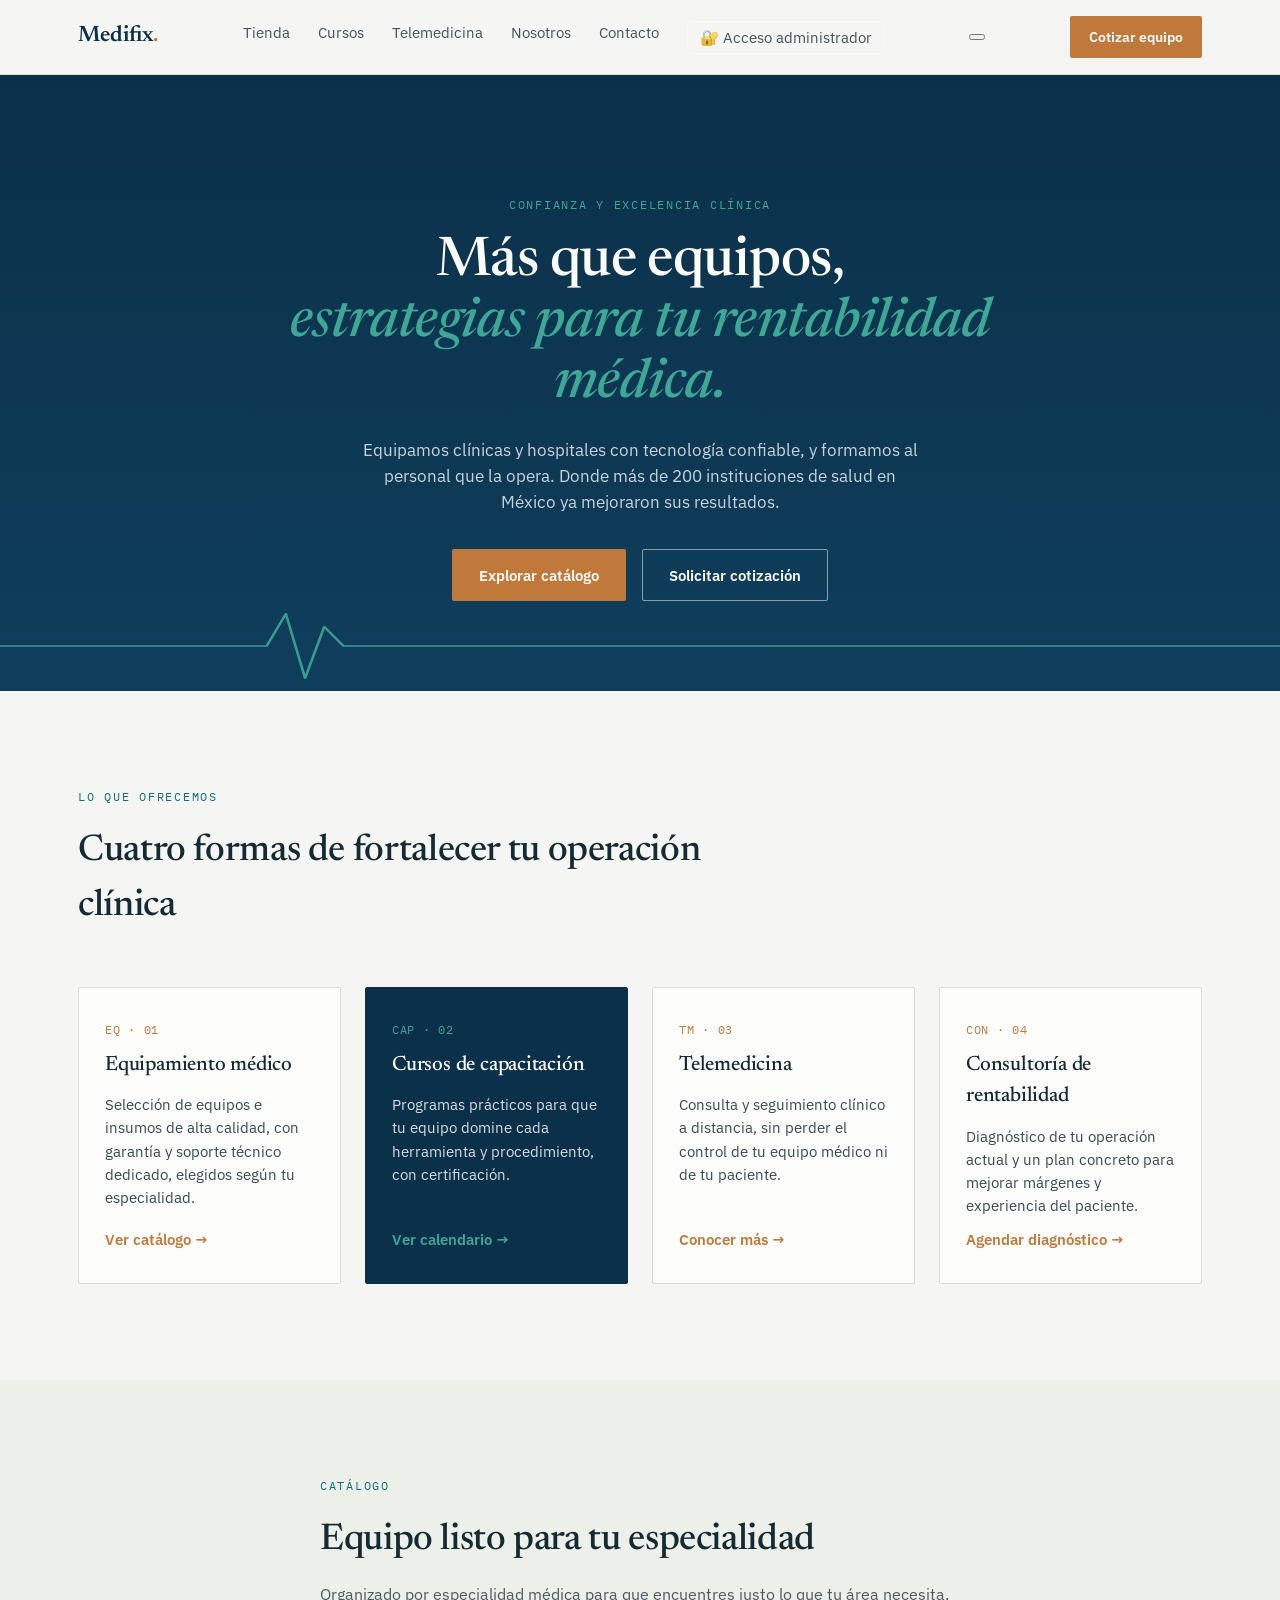
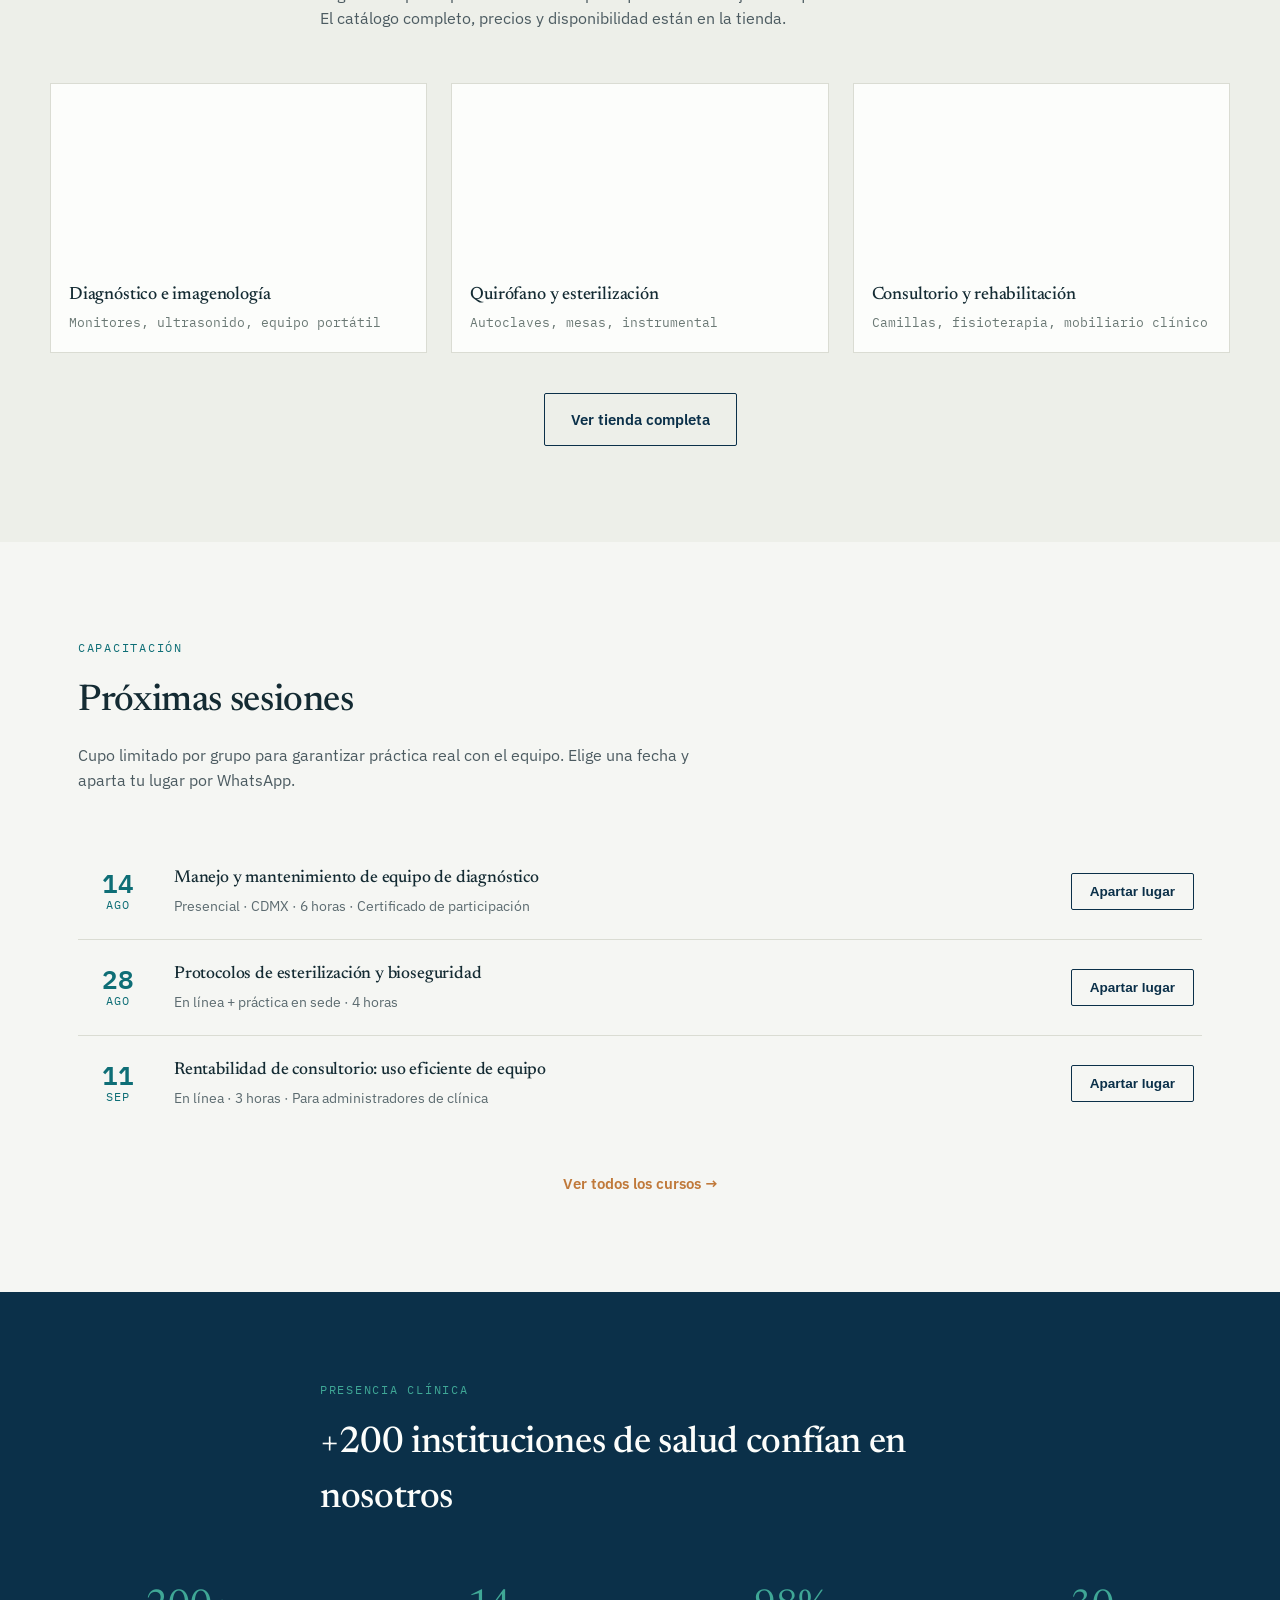
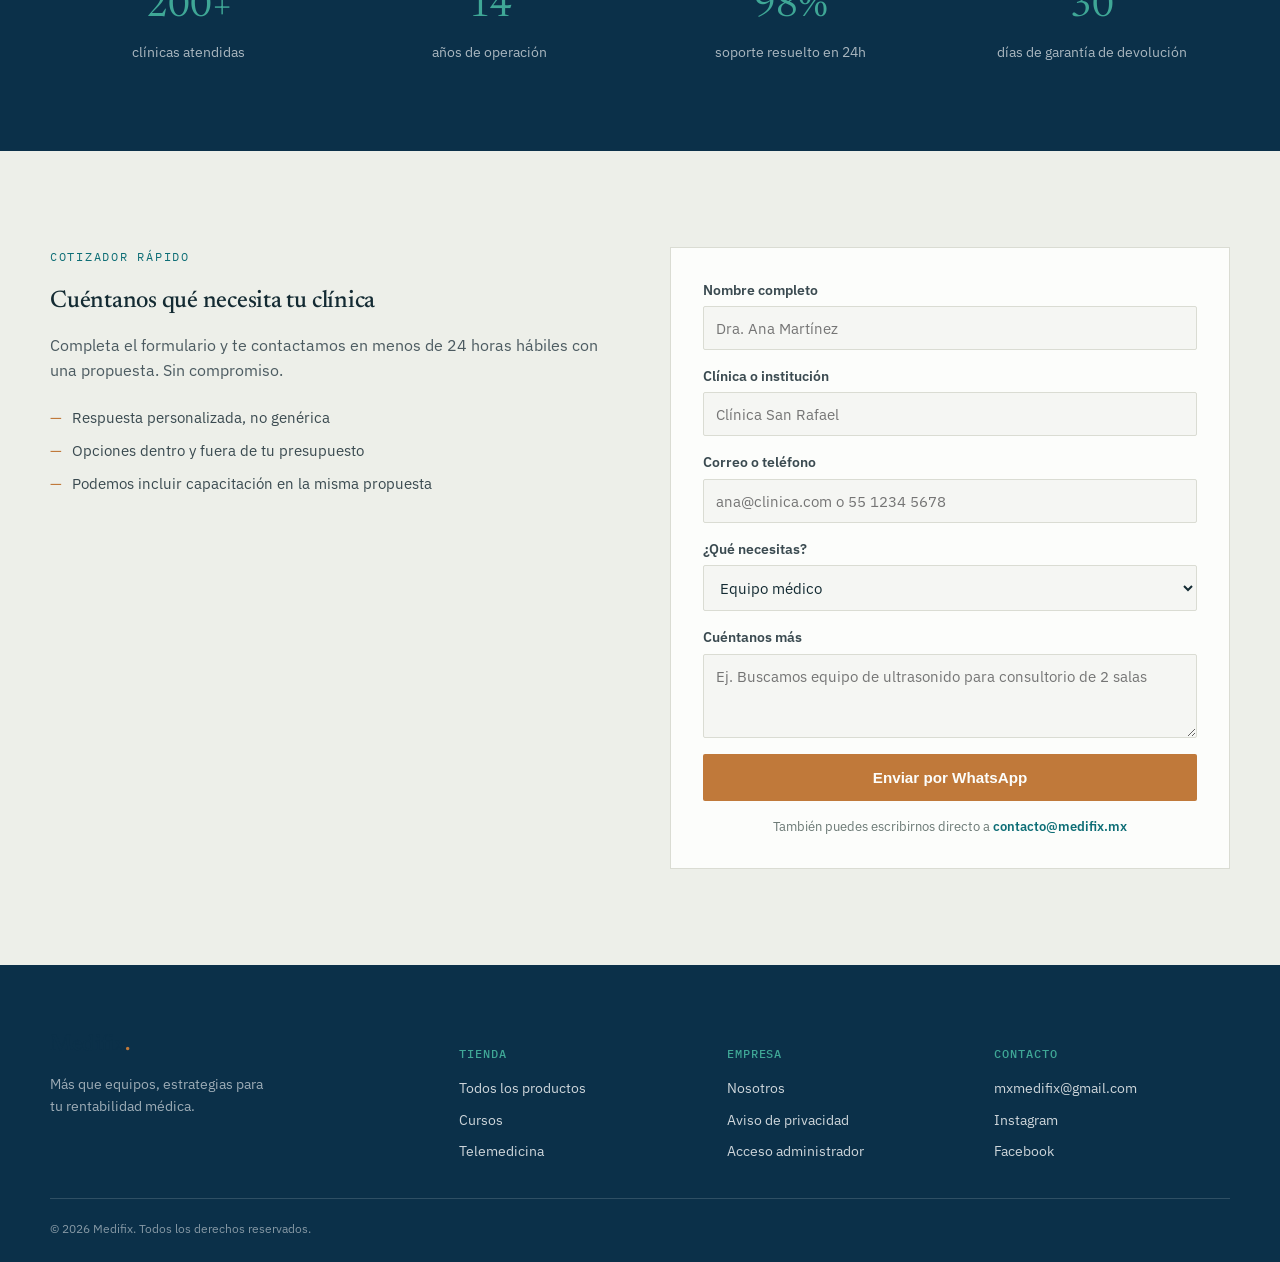
==== commit bfcf4061: "Update admin.html" ====
--- a/admin.html
+++ b/admin.html
@@ -1,437 +1,260 @@
 <!DOCTYPE html>
 <html lang="es">
 <head>
-  <meta charset="UTF-8">
-  <meta name="viewport" content="width=device-width, initial-scale=1.0">
-  <title>Tienda — Medifix</title>
-  <link rel="preconnect" href="https://fonts.googleapis.com">
-  <link rel="preconnect" href="https://fonts.gstatic.com" crossorigin>
-  <link href="https://fonts.googleapis.com/css2?family=Newsreader:ital,opsz,wght@0,6..72,400;0,6..72,500;0,6..72,600;1,6..72,500&family=IBM+Plex+Sans:wght@400;500;600;700&family=IBM+Plex+Mono:wght@400;500&display=swap" rel="stylesheet">
-  <link rel="stylesheet" href="styles.css">
-  <style>
-    /* Estilos adicionales para la tienda */
-    .hero-short {
-      background: linear-gradient(160deg, #0B3049 0%, #0F3E5C 100%);
-      color: #fff;
-      padding: 60px 28px 50px;
-      text-align: center;
-    }
-    .hero-short h1 {
-      font-family: 'Newsreader', serif;
-      font-size: clamp(2rem, 4vw, 2.8rem);
-      margin-bottom: 10px;
-    }
-    .hero-short .hero-sub {
-      color: rgba(255,255,255,0.78);
-      max-width: 560px;
-      margin: 0 auto;
-      font-size: 1.05rem;
-    }
-    .product-grid {
-      display: grid;
-      grid-template-columns: repeat(auto-fill, minmax(280px, 1fr));
-      gap: 24px;
-    }
-    .product-card {
-      background: #fff;
-      border: 1px solid #DADCD3;
-      border-radius: 12px;
-      overflow: hidden;
-      transition: transform 0.3s ease, box-shadow 0.3s ease;
-      display: flex;
-      flex-direction: column;
-    }
-    .product-card:hover {
-      transform: translateY(-6px);
-      box-shadow: 0 12px 30px rgba(11,48,73,0.15);
-    }
-    .product-img {
-      height: 220px;
-      background-size: contain !important;
-      background-position: center;
-      background-repeat: no-repeat;
-      background-color: #f5f6f5;
-    }
-    .product-body {
-      flex: 1;
-      display: flex;
-      flex-direction: column;
-      text-align: center;
-      padding: 20px 18px;
-    }
-    .product-body h3 {
-      font-size: 1.05rem;
-      margin-bottom: 4px;
-      flex: 1;
-      font-family: 'Newsreader', serif;
-    }
-    .product-cat {
-      font-size: 0.7rem;
-      text-transform: uppercase;
-      letter-spacing: 0.06em;
-      color: #0E6E76;
-      margin-bottom: 4px;
-      font-family: 'IBM Plex Mono', monospace;
-    }
-    .product-desc {
-      font-size: 0.85rem;
-      color: #5C6B70;
-      display: -webkit-box;
-      -webkit-line-clamp: 2;
-      -webkit-box-orient: vertical;
-      overflow: hidden;
-      flex: 1;
-      margin: 6px 0;
-    }
-    .product-price {
-      font-family: 'IBM Plex Mono', monospace;
-      font-size: 1rem;
-      color: #A6632B;
-      font-weight: 600;
-      margin: 6px 0;
-    }
-    .product-cta {
-      margin-top: 8px;
-      width: 100%;
-    }
-    .filter-row {
-      display: flex;
-      gap: 10px;
-      flex-wrap: wrap;
-      margin-bottom: 30px;
-    }
-    .filter-chip {
-      font-family: 'IBM Plex Mono', monospace;
-      font-size: 0.8rem;
-      padding: 9px 16px;
-      border: 1px solid #DADCD3;
-      border-radius: 20px;
-      background: #fff;
-      cursor: pointer;
-      color: #142B33;
-      transition: all 0.15s ease;
-    }
-    .filter-chip:hover {
-      border-color: #0E6E76;
-    }
-    .filter-chip.active {
-      background: #0B3049;
-      color: #fff;
-      border-color: #0B3049;
-    }
-    .hover-preview {
-      position: fixed;
-      pointer-events: none;
-      z-index: 9999;
-      background: #fff;
-      border: 1px solid #DADCD3;
-      border-radius: 8px;
-      padding: 12px;
-      box-shadow: 0 16px 32px -10px rgba(0,0,0,0.2);
-      opacity: 0;
-      transition: opacity 0.15s ease;
-      transform: translate(16px, -50%);
-      max-width: 260px;
-    }
-    .hover-preview.is-visible {
-      opacity: 1;
-    }
-    .hover-preview img {
-      width: 100%;
-      max-height: 160px;
-      object-fit: contain;
-      border-radius: 4px;
-    }
-    .hover-preview-tag {
-      display: block;
-      text-align: center;
-      margin-top: 6px;
-      font-size: 0.75rem;
-      font-weight: 600;
-      color: #0E6E76;
-      font-family: 'IBM Plex Mono', monospace;
-    }
-    .nav-links.is-open {
-      display: flex !important;
-      flex-direction: column;
-      position: absolute;
-      top: 100%;
-      left: 0;
-      right: 0;
-      background: rgba(245,246,243,0.98);
-      backdrop-filter: blur(8px);
-      padding: 20px 28px;
-      border-bottom: 1px solid #DADCD3;
-    }
-    @media (max-width: 860px) {
-      .nav-links {
-        display: none;
-      }
-      .nav-toggle {
-        display: flex !important;
-        flex-direction: column;
-        gap: 4px;
-        background: none;
-        border: none;
-        cursor: pointer;
-        padding: 4px;
-      }
-      .nav-toggle span {
-        display: block;
-        width: 24px;
-        height: 2px;
-        background: #0B3049;
-        transition: all 0.3s ease;
-      }
-      .nav-toggle.is-active span:nth-child(1) {
-        transform: rotate(45deg) translate(4px, 4px);
-      }
-      .nav-toggle.is-active span:nth-child(2) {
-        opacity: 0;
-      }
-      .nav-toggle.is-active span:nth-child(3) {
-        transform: rotate(-45deg) translate(4px, -4px);
-      }
-    }
-  </style>
+<meta charset="UTF-8">
+<meta name="viewport" content="width=device-width, initial-scale=1.0">
+<title>Medifix — Equipos médicos y capacitación clínica</title>
+<meta name="description" content="Más que equipos: estrategias para la rentabilidad de tu clínica. Equipamiento médico, cursos de capacitación y consultoría especializada.">
+<link rel="preconnect" href="https://fonts.googleapis.com">
+<link rel="preconnect" href="https://fonts.gstatic.com" crossorigin>
+<link href="https://fonts.googleapis.com/css2?family=Newsreader:ital,opsz,wght@0,6..72,400;0,6..72,500;0,6..72,600;1,6..72,500&family=IBM+Plex+Sans:wght@400;500;600;700&family=IBM+Plex+Mono:wght@400;500&display=swap" rel="stylesheet">
+<link rel="stylesheet" href="styles.css">
+<style>
+  .nav-links a.admin-link {
+    border: 1px solid rgba(255,255,255,0.3);
+    padding: 4px 12px;
+    border-radius: 4px;
+  }
+  .nav-links a.admin-link:hover {
+    background: rgba(255,255,255,0.1);
+  }
+</style>
 </head>
 <body>
 
-<header class="nav">
+<div class="ecg-progress" id="ecgProgress"></div>
+
+<header class="nav" id="siteNav">
   <div class="nav-inner">
-    <a href="index.html" class="brand">Medifix<span class="brand-dot">.</span></a>
-    <button class="nav-toggle" id="navToggle" aria-label="Menú" aria-expanded="false">
-      <span></span><span></span><span></span>
-    </button>
-    <nav class="nav-links" id="navLinks">
-      <a href="index.html">Inicio</a>
-      <a href="tienda.html" class="active">Tienda</a>
+    <a href="#top" class="brand">Medifix<span class="brand-dot">.</span></a>
+    <nav class="nav-links">
+      <a href="tienda.html">Tienda</a>
       <a href="cursos.html">Cursos</a>
       <a href="telemedicina.html">Telemedicina</a>
       <a href="nosotros.html">Nosotros</a>
       <a href="contacto.html">Contacto</a>
+      <a href="admin.html" class="admin-link">🔐 Acceso administrador</a>
     </nav>
+    <button class="nav-toggle" id="navToggle" aria-label="Abrir menú" aria-expanded="false">
+      <span></span><span></span><span></span>
+    </button>
+    <a href="#cotizador" class="btn btn-copper btn-small">Cotizar equipo</a>
   </div>
 </header>
 
-<main>
-  <section class="hero-short">
+<main id="top">
+
+  <!-- HERO -->
+  <section class="hero">
     <div class="hero-inner">
-      <h1>🛒 Equipamiento médico</h1>
-      <p class="hero-sub">Organizado por especialidad, para que encuentres justo lo que tu área necesita. Cotiza directo por WhatsApp.</p>
-    </div>
-  </section>
-
-  <section class="section">
-    <div class="filter-row" id="filterRow"></div>
-    <div class="product-grid" id="productGrid">
-      <div style="grid-column:1/-1; text-align:center; padding:40px 20px; color:#8A968F;">
-        <p>🔄 Cargando productos...</p>
+      <p class="eyebrow" data-ck="home.heroEyebrow">Confianza y excelencia clínica</p>
+      <h1 class="hero-title"><span data-ck="home.heroTitleLine1">Más que equipos,</span><br><em data-ck="home.heroTitleLine2">estrategias para tu rentabilidad médica.</em></h1>
+      <p class="hero-sub" data-ck="home.heroSub">Equipamos clínicas y hospitales con tecnología confiable, y formamos al personal que la opera. Donde más de 200 instituciones de salud en México ya mejoraron sus resultados.</p>
+      <div class="hero-actions">
+        <a href="#catalogo" class="btn btn-copper">Explorar catálogo</a>
+        <a href="#cotizador" class="btn btn-outline">Solicitar cotización</a>
       </div>
     </div>
-  </section>
+    <svg class="hero-ecg" viewBox="0 0 1200 140" preserveAspectRatio="none" aria-hidden="true">
+      <path id="ecgPath" d="M0,70 L220,70 L250,70 L268,20 L286,120 L304,40 L322,70 L360,70 L1200,70"
+        fill="none" stroke="#3FA796" stroke-width="2.5" stroke-linecap="round" stroke-linejoin="round"/>
+    </svg>
+  </section>
+
+  <!-- SERVICIOS -->
+  <section id="servicios" class="section">
+    <div class="section-head reveal">
+      <p class="eyebrow eyebrow-dark" data-ck="home.servicesEyebrow">Lo que ofrecemos</p>
+      <h2 data-ck="home.servicesHeading">Cuatro formas de fortalecer tu operación clínica</h2>
+    </div>
+    <div class="services-grid services-grid-4 reveal">
+      <article class="service-card" data-preview="https://images.unsplash.com/photo-1516549655169-df83a0774514?auto=format&fit=crop&w=700&q=70" data-preview-tag="Ver catálogo" data-href="tienda.html">
+        <span class="service-mono">EQ · 01</span>
+        <h3 data-ck="home.service1Title">Equipamiento médico</h3>
+        <p data-ck="home.service1Desc">Selección de equipos e insumos de alta calidad, con garantía y soporte técnico dedicado, elegidos según tu especialidad.</p>
+        <a href="tienda.html" class="service-link">Ver catálogo →</a>
+      </article>
+      <article class="service-card service-card-featured" data-preview="https://images.unsplash.com/photo-1576091160399-112ba8d25d1d?auto=format&fit=crop&w=700&q=70" data-preview-tag="Ver calendario" data-href="cursos.html">
+        <span class="service-mono">CAP · 02</span>
+        <h3 data-ck="home.service2Title">Cursos de capacitación</h3>
+        <p data-ck="home.service2Desc">Programas prácticos para que tu equipo domine cada herramienta y procedimiento, con certificación.</p>
+        <a href="cursos.html" class="service-link">Ver calendario →</a>
+      </article>
+      <article class="service-card" data-preview="https://images.unsplash.com/photo-1576091160550-2173dba999ef?auto=format&fit=crop&w=700&q=70" data-preview-tag="Conocer más" data-href="telemedicina.html">
+        <span class="service-mono">TM · 03</span>
+        <h3 data-ck="home.service3Title">Telemedicina</h3>
+        <p data-ck="home.service3Desc">Consulta y seguimiento clínico a distancia, sin perder el control de tu equipo médico ni de tu paciente.</p>
+        <a href="telemedicina.html" class="service-link">Conocer más →</a>
+      </article>
+      <article class="service-card" data-preview="https://images.unsplash.com/photo-1600880292203-757bb62b4baf?auto=format&fit=crop&w=700&q=70" data-preview-tag="Agendar diagnóstico" data-href="contacto.html">
+        <span class="service-mono">CON · 04</span>
+        <h3 data-ck="home.service4Title">Consultoría de rentabilidad</h3>
+        <p data-ck="home.service4Desc">Diagnóstico de tu operación actual y un plan concreto para mejorar márgenes y experiencia del paciente.</p>
+        <a href="contacto.html" class="service-link">Agendar diagnóstico →</a>
+      </article>
+    </div>
+  </section>
+
+  <!-- CATALOGO -->
+  <section id="catalogo" class="section section-alt">
+    <div class="section-head reveal">
+      <p class="eyebrow eyebrow-dark" data-ck="home.catalogEyebrow">Catálogo</p>
+      <h2 data-ck="home.catalogHeading">Equipo listo para tu especialidad</h2>
+      <p class="section-sub" data-ck="home.catalogSub">Organizado por especialidad médica para que encuentres justo lo que tu área necesita. El catálogo completo, precios y disponibilidad están en la tienda.</p>
+    </div>
+    <div class="catalog-grid reveal">
+      <article class="catalog-card" data-preview="https://images.unsplash.com/photo-1583912267550-d6c2ac3196c0?auto=format&fit=crop&w=700&q=70" data-preview-tag="Ver tienda" data-href="tienda.html">
+        <div class="catalog-img" style="background-image:url('https://images.unsplash.com/photo-1583912267550-d6c2ac3196c0?auto=format&fit=crop&w=800&q=70')"></div>
+        <h3>Diagnóstico e imagenología</h3>
+        <p class="catalog-spec">Monitores, ultrasonido, equipo portátil</p>
+      </article>
+      <article class="catalog-card" data-preview="https://images.unsplash.com/photo-1579154204601-01588f351e67?auto=format&fit=crop&w=700&q=70" data-preview-tag="Ver tienda" data-href="tienda.html">
+        <div class="catalog-img" style="background-image:url('https://images.unsplash.com/photo-1579154204601-01588f351e67?auto=format&fit=crop&w=800&q=70')"></div>
+        <h3>Quirófano y esterilización</h3>
+        <p class="catalog-spec">Autoclaves, mesas, instrumental</p>
+      </article>
+      <article class="catalog-card" data-preview="https://images.unsplash.com/photo-1631815588090-d4bfec5b1ccb?auto=format&fit=crop&w=700&q=70" data-preview-tag="Ver tienda" data-href="tienda.html">
+        <div class="catalog-img" style="background-image:url('https://images.unsplash.com/photo-1631815588090-d4bfec5b1ccb?auto=format&fit=crop&w=800&q=70')"></div>
+        <h3>Consultorio y rehabilitación</h3>
+        <p class="catalog-spec">Camillas, fisioterapia, mobiliario clínico</p>
+      </article>
+    </div>
+    <div class="catalog-cta">
+      <a href="tienda.html" class="btn btn-outline-dark">Ver tienda completa</a>
+    </div>
+  </section>
+
+  <!-- CURSOS -->
+  <section id="cursos" class="section">
+    <div class="section-head reveal">
+      <p class="eyebrow eyebrow-dark" data-ck="home.coursesEyebrow">Capacitación</p>
+      <h2 data-ck="home.coursesHeading">Próximas sesiones</h2>
+      <p class="section-sub" data-ck="home.coursesSub">Cupo limitado por grupo para garantizar práctica real con el equipo. Elige una fecha y aparta tu lugar por WhatsApp.</p>
+    </div>
+    <div class="courses-list reveal" id="coursesList">
+      <article class="course-row">
+        <div class="course-date">
+          <span class="course-day">14</span>
+          <span class="course-month">Ago</span>
+        </div>
+        <div class="course-info">
+          <h3>Manejo y mantenimiento de equipo de diagnóstico</h3>
+          <p>Presencial · CDMX · 6 horas · Certificado de participación</p>
+        </div>
+        <button class="btn btn-small btn-outline-dark course-book" data-course="Manejo y mantenimiento de equipo de diagnóstico — 14 Ago">Apartar lugar</button>
+      </article>
+      <article class="course-row">
+        <div class="course-date">
+          <span class="course-day">28</span>
+          <span class="course-month">Ago</span>
+        </div>
+        <div class="course-info">
+          <h3>Protocolos de esterilización y bioseguridad</h3>
+          <p>En línea + práctica en sede · 4 horas</p>
+        </div>
+        <button class="btn btn-small btn-outline-dark course-book" data-course="Protocolos de esterilización y bioseguridad — 28 Ago">Apartar lugar</button>
+      </article>
+      <article class="course-row">
+        <div class="course-date">
+          <span class="course-day">11</span>
+          <span class="course-month">Sep</span>
+        </div>
+        <div class="course-info">
+          <h3>Rentabilidad de consultorio: uso eficiente de equipo</h3>
+          <p>En línea · 3 horas · Para administradores de clínica</p>
+        </div>
+        <button class="btn btn-small btn-outline-dark course-book" data-course="Rentabilidad de consultorio — 11 Sep">Apartar lugar</button>
+      </article>
+    </div>
+    <div class="catalog-cta">
+      <a href="cursos.html" class="service-link">Ver todos los cursos →</a>
+    </div>
+  </section>
+
+  <!-- INSTITUCIONES -->
+  <section class="section section-dark">
+    <div class="section-head section-head-light reveal">
+      <p class="eyebrow" data-ck="home.institEyebrow">Presencia clínica</p>
+      <h2 data-ck="home.institHeading">+200 instituciones de salud confían en nosotros</h2>
+    </div>
+    <div class="stats-row reveal">
+      <div class="stat"><span class="stat-num" data-ck="home.stat1Num">200+</span><span class="stat-label" data-ck="home.stat1Label">clínicas atendidas</span></div>
+      <div class="stat"><span class="stat-num" data-ck="home.stat2Num">14</span><span class="stat-label" data-ck="home.stat2Label">años de operación</span></div>
+      <div class="stat"><span class="stat-num" data-ck="home.stat3Num">98%</span><span class="stat-label" data-ck="home.stat3Label">soporte resuelto en 24h</span></div>
+      <div class="stat"><span class="stat-num" data-ck="home.stat4Num">30</span><span class="stat-label" data-ck="home.stat4Label">días de garantía de devolución</span></div>
+    </div>
+  </section>
+
+  <!-- COTIZADOR -->
+  <section id="cotizador" class="section section-alt">
+    <div class="quote-wrap">
+      <div class="quote-copy reveal">
+        <p class="eyebrow eyebrow-dark" data-ck="home.quoteEyebrow">Cotizador rápido</p>
+        <h2 data-ck="home.quoteHeading">Cuéntanos qué necesita tu clínica</h2>
+        <p class="section-sub" data-ck="home.quoteSub">Completa el formulario y te contactamos en menos de 24 horas hábiles con una propuesta. Sin compromiso.</p>
+        <ul class="quote-points">
+          <li>Respuesta personalizada, no genérica</li>
+          <li>Opciones dentro y fuera de tu presupuesto</li>
+          <li>Podemos incluir capacitación en la misma propuesta</li>
+        </ul>
+      </div>
+      <form class="quote-form reveal" id="quoteForm">
+        <label>Nombre completo
+          <input type="text" name="nombre" required placeholder="Dra. Ana Martínez">
+        </label>
+        <label>Clínica o institución
+          <input type="text" name="clinica" placeholder="Clínica San Rafael">
+        </label>
+        <label>Correo o teléfono
+          <input type="text" name="contacto" required placeholder="ana@clinica.com o 55 1234 5678">
+        </label>
+        <label>¿Qué necesitas?
+          <select name="interes">
+            <option>Equipo médico</option>
+            <option>Curso de capacitación</option>
+            <option>Consultoría de rentabilidad</option>
+            <option>Aún no lo sé, quiero asesoría</option>
+          </select>
+        </label>
+        <label>Cuéntanos más
+          <textarea name="detalle" rows="3" placeholder="Ej. Buscamos equipo de ultrasonido para consultorio de 2 salas"></textarea>
+        </label>
+        <button type="submit" class="btn btn-copper btn-full">Enviar por WhatsApp</button>
+        <p class="quote-note">También puedes escribirnos directo a <a href="mailto:mxmedifix@gmail.com " data-ck="global.email" data-ck-attr="href">contacto@medifix.mx</a></p>
+      </form>
+    </div>
+  </section>
+
 </main>
 
-<footer class="footer">
+<footer id="contacto" class="footer">
   <div class="footer-inner">
     <div class="footer-brand">
       <p class="brand">Medifix<span class="brand-dot">.</span></p>
-      <p>Más que equipos, estrategias para tu rentabilidad médica.</p>
+      <p data-ck="global.footerTagline">Más que equipos, estrategias para tu rentabilidad médica.</p>
+    </div>
+    <div class="footer-col">
+      <h4>Tienda</h4>
+      <a href="tienda.html">Todos los productos</a>
+      <a href="cursos.html">Cursos</a>
+      <a href="telemedicina.html">Telemedicina</a>
+    </div>
+    <div class="footer-col">
+      <h4>Empresa</h4>
+      <a href="nosotros.html">Nosotros</a>
+      <a href="privacidad.html">Aviso de privacidad</a>
+      <a href="admin.html">Acceso administrador</a>
+    </div>
+    <div class="footer-col">
+      <h4>Contacto</h4>
+      <a href="mailto:mxmedifix@gmail.com" data-ck="global.email" data-ck-attr="href">mxmedifix@gmail.com</a>
+      <a href="https://www.instagram.com/mxmedifix" target="_blank" rel="noopener" data-ck="global.instagramUrl" data-ck-attr="href">Instagram</a>
+      <a href="https://www.facebook.com/profile.php?id=61575132607438" target="_blank" rel="noopener" data-ck="global.facebookUrl" data-ck-attr="href">Facebook</a>
     </div>
   </div>
   <p class="footer-legal">© 2026 Medifix. Todos los derechos reservados.</p>
 </footer>
 
-<script>
-// ============================================================
-// CONFIGURACIÓN
-// ============================================================
-const WHATSAPP_NUMBER = "528718336666";
-
-// ============================================================
-// MENÚ MÓVIL
-// ============================================================
-document.addEventListener('DOMContentLoaded', function() {
-  const toggle = document.getElementById('navToggle');
-  const links = document.getElementById('navLinks');
-  if (toggle && links) {
-    toggle.addEventListener('click', function() {
-      const isOpen = links.classList.toggle('is-open');
-      toggle.setAttribute('aria-expanded', isOpen ? 'true' : 'false');
-      toggle.classList.toggle('is-active', isOpen);
-    });
-  }
-});
-
-// ============================================================
-// CARGAR Y RENDERIZAR PRODUCTOS
-// ============================================================
-const productGrid = document.getElementById('productGrid');
-const filterRow = document.getElementById('filterRow');
-
-function renderProducts(data) {
-  const products = data.products || [];
-  const categories = data.categories || [];
-
-  if (products.length === 0) {
-    productGrid.innerHTML = `
-      <div style="grid-column:1/-1; text-align:center; padding:60px 20px; color:#8A968F;">
-        <p style="font-size:1.2rem;">🛒 No hay productos disponibles</p>
-        <p style="font-size:0.95rem;">Agrega productos desde el panel de administración.</p>
-        <a href="admin.html" class="btn btn-copper" style="margin-top:20px; display:inline-block; padding:12px 24px; background:#C0793A; color:#fff; border-radius:4px; text-decoration:none;">Ir al admin</a>
-      </div>
-    `;
-    return;
-  }
-
-  // Generar filtros
-  filterRow.innerHTML = `<button class="filter-chip active" data-filter="todos">Todos</button>`;
-  categories.forEach(c => {
-    filterRow.innerHTML += `<button class="filter-chip" data-filter="${c.id}">${c.label}</button>`;
-  });
-
-  // Generar productos
-  productGrid.innerHTML = products.map(p => {
-    const catLabels = p.categories && p.categories.length > 0
-      ? p.categories.map(id => {
-          const found = categories.find(c => c.id === id);
-          return found ? found.label : id;
-        }).join(' · ')
-      : 'Sin categoría';
-
-    const price = p.price && p.price.trim() !== '' ? p.price : 'Consultar precio';
-    const imgUrl = p.img && p.img.trim() !== '' ? p.img : 'https://placehold.co/600x600/f5f6f5/0B3049?text=Medifix';
-
-    return `
-      <article class="product-card" data-category="${(p.categories || []).join(' ')}"
-               data-preview="${imgUrl}" data-preview-tag="Cotizar" data-href="#">
-        <div class="product-img" style="background-image:url('${imgUrl}');"></div>
-        <div class="product-body">
-          <span class="product-cat">${catLabels}</span>
-          <h3>${p.name || 'Producto'}</h3>
-          <p class="product-desc">${p.desc || ''}</p>
-          <span class="product-price">${price}</span>
-          <button class="btn btn-outline-dark btn-small product-cta" data-product="${p.name || 'Producto'}">Cotizar</button>
-        </div>
-      </article>
-    `;
-  }).join('');
-
-  // Inicializar filtros
-  initFilters();
-  initHoverPreview();
-}
-
-// ============================================================
-// FILTROS
-// ============================================================
-function initFilters() {
-  const chips = filterRow.querySelectorAll('.filter-chip');
-  chips.forEach(chip => {
-    chip.addEventListener('click', function() {
-      chips.forEach(c => c.classList.remove('active'));
-      this.classList.add('active');
-
-      const filter = this.getAttribute('data-filter');
-      const cards = productGrid.querySelectorAll('.product-card');
-
-      cards.forEach(card => {
-        const categories = card.getAttribute('data-category') || '';
-        const show = filter === 'todos' || categories.split(' ').includes(filter);
-        card.style.display = show ? '' : 'none';
-      });
-    });
-  });
-}
-
-// ============================================================
-// VISTA PREVIA FLOTANTE
-// ============================================================
-function initHoverPreview() {
-  if (!window.matchMedia('(hover: hover)').matches) return;
-
-  const preview = document.createElement('div');
-  preview.className = 'hover-preview';
-  preview.innerHTML = `<img alt="" style="display:none;">
-                        <span class="hover-preview-tag" style="display:none;"></span>`;
-  document.body.appendChild(preview);
-  const imgEl = preview.querySelector('img');
-  const tagEl = preview.querySelector('.hover-preview-tag');
-  let activeEl = null;
-
-  document.addEventListener('mousemove', (e) => {
-    const target = e.target.closest('[data-preview]');
-    if (target === activeEl) return;
-    activeEl = target;
-
-    if (!target) {
-      preview.classList.remove('is-visible');
-      return;
-    }
-
-    const imgSrc = target.getAttribute('data-preview');
-    const tag = target.getAttribute('data-preview-tag');
-
-    if (imgSrc && imgSrc !== '') {
-      imgEl.src = imgSrc;
-      imgEl.style.display = 'block';
-    } else {
-      imgEl.style.display = 'none';
-    }
-
-    if (tag) {
-      tagEl.textContent = tag;
-      tagEl.style.display = 'block';
-    } else {
-      tagEl.style.display = 'none';
-    }
-
-    preview.classList.add('is-visible');
-    preview.style.left = (e.clientX + 16) + 'px';
-    preview.style.top = e.clientY + 'px';
-  });
-
-  document.addEventListener('mouseleave', () => {
-    preview.classList.remove('is-visible');
-    activeEl = null;
-  });
-}
-
-// ============================================================
-// COTIZAR POR WHATSAPP
-// ============================================================
-document.addEventListener('click', function(e) {
-  const btn = e.target.closest('.product-cta');
-  if (btn) {
-    const product = btn.getAttribute('data-product');
-    if (product) {
-      window.open(`https://wa.me/${WHATSAPP_NUMBER}?text=${encodeURIComponent('Hola Medifix, quiero cotizar: ' + product)}`, '_blank');
-    }
-  }
-});
-
-// ============================================================
-// CARGA INICIAL
-// ============================================================
-fetch('products.json')
-  .then(response => {
-    if (!response.ok) throw new Error('No se pudo cargar products.json');
-    return response.json();
-  })
-  .then(data => {
-    renderProducts(data);
-    console.log('✅ Productos cargados correctamente');
-  })
-  .catch(error => {
-    console.error('Error:', error);
-    productGrid.innerHTML = `
-      <div style="grid-column:1/-1; text-align:center; padding:60px 20px; color:#8A968F;">
-        <p style="font-size:1.2rem;">⚠️ Error al cargar productos</p>
-        <p style="font-size:0.95rem;">${error.message}</p>
-        <button onclick="location.reload()" style="margin-top:16px; padding:10px 24px; background:#0B3049; color:#fff; border:none; border-radius:4px; cursor:pointer;">Intentar de nuevo</button>
-      </div>
-    `;
-  });
-</script>
+<script src="script.js"></script>
 </body>
 </html>
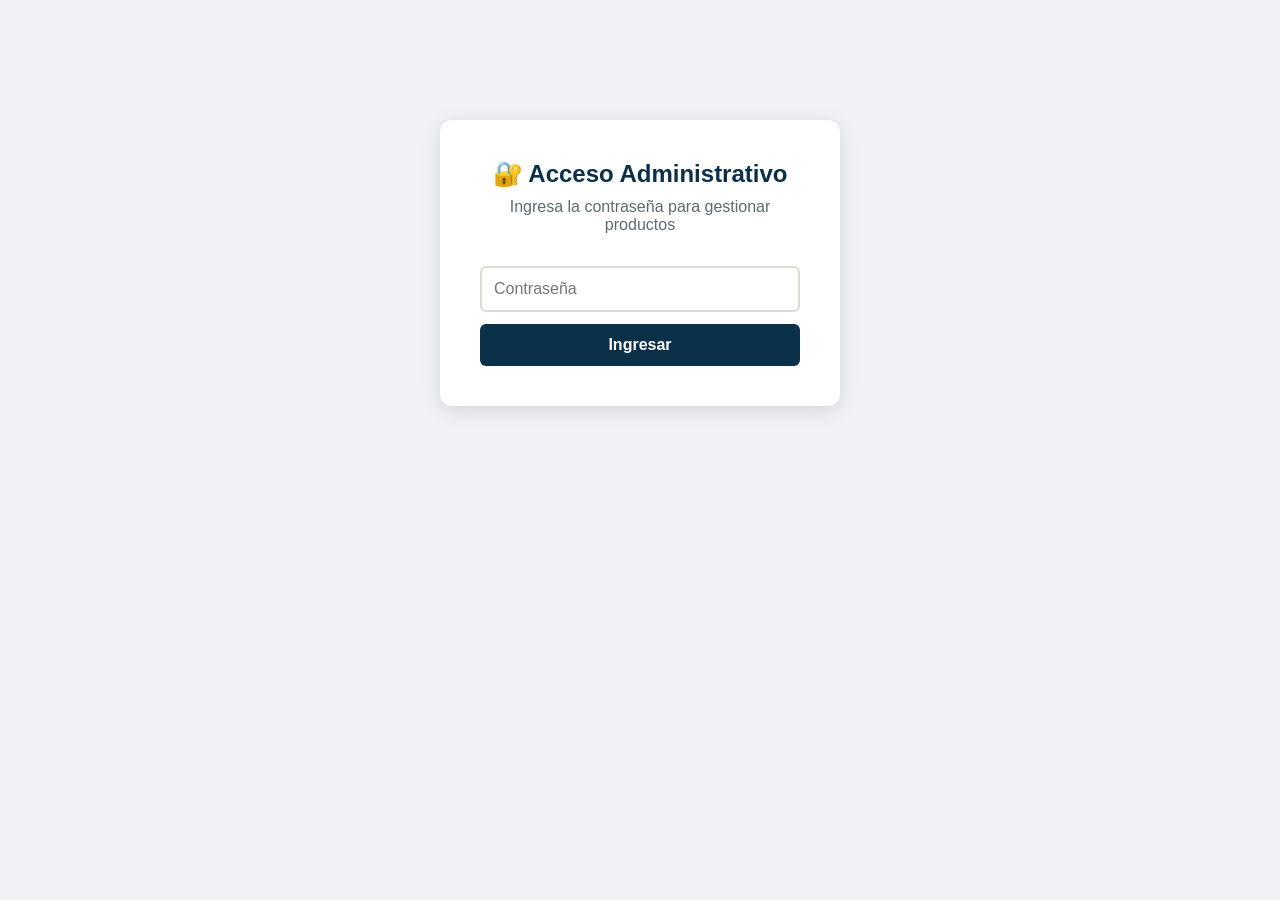
==== commit 473fd94b: "Update admin.html" ====
--- a/admin.html
+++ b/admin.html
@@ -1,260 +1,582 @@
 <!DOCTYPE html>
 <html lang="es">
 <head>
-<meta charset="UTF-8">
-<meta name="viewport" content="width=device-width, initial-scale=1.0">
-<title>Medifix — Equipos médicos y capacitación clínica</title>
-<meta name="description" content="Más que equipos: estrategias para la rentabilidad de tu clínica. Equipamiento médico, cursos de capacitación y consultoría especializada.">
-<link rel="preconnect" href="https://fonts.googleapis.com">
-<link rel="preconnect" href="https://fonts.gstatic.com" crossorigin>
-<link href="https://fonts.googleapis.com/css2?family=Newsreader:ital,opsz,wght@0,6..72,400;0,6..72,500;0,6..72,600;1,6..72,500&family=IBM+Plex+Sans:wght@400;500;600;700&family=IBM+Plex+Mono:wght@400;500&display=swap" rel="stylesheet">
-<link rel="stylesheet" href="styles.css">
-<style>
-  .nav-links a.admin-link {
-    border: 1px solid rgba(255,255,255,0.3);
-    padding: 4px 12px;
-    border-radius: 4px;
-  }
-  .nav-links a.admin-link:hover {
-    background: rgba(255,255,255,0.1);
-  }
-</style>
+  <meta charset="UTF-8">
+  <meta name="viewport" content="width=device-width, initial-scale=1.0">
+  <title>Admin — Medifix</title>
+  <style>
+    * {
+      box-sizing: border-box;
+      margin: 0;
+      padding: 0;
+    }
+    body {
+      font-family: 'Segoe UI', Tahoma, Geneva, Verdana, sans-serif;
+      background: #f0f2f5;
+      padding: 20px;
+    }
+    .container {
+      max-width: 1200px;
+      margin: 0 auto;
+      background: #fff;
+      padding: 30px;
+      border-radius: 12px;
+      box-shadow: 0 2px 10px rgba(0,0,0,0.08);
+    }
+    h1 {
+      color: #0B3049;
+      border-bottom: 3px solid #C0793A;
+      padding-bottom: 12px;
+      margin-bottom: 24px;
+    }
+    .login-box {
+      max-width: 400px;
+      margin: 100px auto;
+      padding: 40px;
+      background: #fff;
+      border-radius: 12px;
+      box-shadow: 0 4px 20px rgba(0,0,0,0.12);
+      text-align: center;
+    }
+    .login-box h2 {
+      margin-bottom: 10px;
+      color: #0B3049;
+    }
+    .login-box input {
+      width: 100%;
+      padding: 12px;
+      border: 2px solid #DADCD3;
+      border-radius: 6px;
+      font-size: 16px;
+      margin: 12px 0;
+    }
+    .login-box input:focus {
+      border-color: #0E6E76;
+      outline: none;
+    }
+    .login-box .btn {
+      width: 100%;
+      padding: 12px;
+      font-size: 16px;
+    }
+    .login-error {
+      color: #B33A3A;
+      margin-top: 10px;
+      display: none;
+    }
+    .btn {
+      padding: 10px 20px;
+      border: none;
+      border-radius: 6px;
+      cursor: pointer;
+      font-weight: 600;
+      transition: all 0.2s;
+      color: #fff;
+    }
+    .btn-primary {
+      background: #0B3049;
+    }
+    .btn-primary:hover {
+      background: #1a4a6a;
+    }
+    .btn-success {
+      background: #0E6E76;
+    }
+    .btn-success:hover {
+      background: #0a555c;
+    }
+    .btn-danger {
+      background: #B33A3A;
+    }
+    .btn-danger:hover {
+      background: #8f2e2e;
+    }
+    .btn-warning {
+      background: #C0793A;
+    }
+    .btn-warning:hover {
+      background: #a6632b;
+    }
+    .btn-outline {
+      background: transparent;
+      border: 2px solid #DADCD3;
+      color: #142B33;
+    }
+    .btn-outline:hover {
+      background: #f0f2f5;
+    }
+    .hidden {
+      display: none !important;
+    }
+    .toolbar {
+      display: flex;
+      gap: 10px;
+      flex-wrap: wrap;
+      margin-bottom: 24px;
+    }
+    .producto-item {
+      display: flex;
+      justify-content: space-between;
+      align-items: center;
+      background: #f8f9f8;
+      border: 1px solid #DADCD3;
+      border-radius: 8px;
+      padding: 15px;
+      margin-bottom: 10px;
+      transition: all 0.2s;
+    }
+    .producto-item:hover {
+      background: #f0f2f5;
+      border-color: #0E6E76;
+    }
+    .producto-info {
+      flex: 1;
+    }
+    .producto-info h3 {
+      margin-bottom: 4px;
+      color: #0B3049;
+    }
+    .producto-info p {
+      color: #5C6B70;
+      font-size: 0.9rem;
+      margin: 2px 0;
+    }
+    .producto-actions {
+      display: flex;
+      gap: 8px;
+    }
+    .modal {
+      display: none;
+      position: fixed;
+      top: 0;
+      left: 0;
+      width: 100%;
+      height: 100%;
+      background: rgba(0,0,0,0.5);
+      z-index: 1000;
+      justify-content: center;
+      align-items: center;
+    }
+    .modal.active {
+      display: flex;
+    }
+    .modal-content {
+      background: #fff;
+      padding: 30px;
+      border-radius: 12px;
+      max-width: 500px;
+      width: 90%;
+      max-height: 90vh;
+      overflow-y: auto;
+    }
+    .modal-header {
+      display: flex;
+      justify-content: space-between;
+      align-items: center;
+      margin-bottom: 20px;
+    }
+    .modal-header h2 {
+      color: #0B3049;
+    }
+    .modal-close {
+      background: none;
+      border: none;
+      font-size: 28px;
+      cursor: pointer;
+      color: #999;
+    }
+    .modal-close:hover {
+      color: #333;
+    }
+    .form-group {
+      margin-bottom: 15px;
+    }
+    .form-group label {
+      display: block;
+      font-weight: 600;
+      margin-bottom: 4px;
+      color: #142B33;
+      font-size: 0.9rem;
+    }
+    .form-group input,
+    .form-group select,
+    .form-group textarea {
+      width: 100%;
+      padding: 10px;
+      border: 1px solid #DADCD3;
+      border-radius: 6px;
+      font-size: 14px;
+    }
+    .form-group textarea {
+      height: 80px;
+      resize: vertical;
+    }
+    .form-row {
+      display: grid;
+      grid-template-columns: 1fr 1fr;
+      gap: 15px;
+    }
+    .form-actions {
+      display: flex;
+      gap: 10px;
+      margin-top: 20px;
+    }
+    .form-actions .btn {
+      flex: 1;
+    }
+    .alert {
+      padding: 15px;
+      border-radius: 6px;
+      margin-bottom: 20px;
+      display: none;
+    }
+    .alert-success {
+      display: block;
+      background: #d4edda;
+      color: #155724;
+      border: 1px solid #c3e6cb;
+    }
+    .alert-error {
+      display: block;
+      background: #f8d7da;
+      color: #721c24;
+      border: 1px solid #f5c6cb;
+    }
+    .loading {
+      text-align: center;
+      padding: 40px;
+      color: #8A968F;
+    }
+    .admin-top-links {
+      display: flex;
+      gap: 12px;
+      align-items: center;
+      flex-wrap: wrap;
+    }
+    @media (max-width: 768px) {
+      .producto-item {
+        flex-direction: column;
+        align-items: stretch;
+      }
+      .producto-actions {
+        margin-top: 10px;
+        justify-content: flex-end;
+      }
+      .form-row {
+        grid-template-columns: 1fr;
+      }
+      .admin-top-links {
+        flex-direction: column;
+        align-items: stretch;
+      }
+    }
+  </style>
 </head>
 <body>
 
-<div class="ecg-progress" id="ecgProgress"></div>
-
-<header class="nav" id="siteNav">
-  <div class="nav-inner">
-    <a href="#top" class="brand">Medifix<span class="brand-dot">.</span></a>
-    <nav class="nav-links">
-      <a href="tienda.html">Tienda</a>
-      <a href="cursos.html">Cursos</a>
-      <a href="telemedicina.html">Telemedicina</a>
-      <a href="nosotros.html">Nosotros</a>
-      <a href="contacto.html">Contacto</a>
-      <a href="admin.html" class="admin-link">🔐 Acceso administrador</a>
-    </nav>
-    <button class="nav-toggle" id="navToggle" aria-label="Abrir menú" aria-expanded="false">
-      <span></span><span></span><span></span>
-    </button>
-    <a href="#cotizador" class="btn btn-copper btn-small">Cotizar equipo</a>
-  </div>
-</header>
-
-<main id="top">
-
-  <!-- HERO -->
-  <section class="hero">
-    <div class="hero-inner">
-      <p class="eyebrow" data-ck="home.heroEyebrow">Confianza y excelencia clínica</p>
-      <h1 class="hero-title"><span data-ck="home.heroTitleLine1">Más que equipos,</span><br><em data-ck="home.heroTitleLine2">estrategias para tu rentabilidad médica.</em></h1>
-      <p class="hero-sub" data-ck="home.heroSub">Equipamos clínicas y hospitales con tecnología confiable, y formamos al personal que la opera. Donde más de 200 instituciones de salud en México ya mejoraron sus resultados.</p>
-      <div class="hero-actions">
-        <a href="#catalogo" class="btn btn-copper">Explorar catálogo</a>
-        <a href="#cotizador" class="btn btn-outline">Solicitar cotización</a>
+<!-- LOGIN -->
+<div id="login-container" class="login-box">
+  <h2>🔐 Acceso Administrativo</h2>
+  <p style="color:#5C6B70; margin-bottom:20px;">Ingresa la contraseña para gestionar productos</p>
+  <input type="password" id="password-input" placeholder="Contraseña">
+  <button class="btn btn-primary" onclick="verificarPassword()">Ingresar</button>
+  <div id="login-error" class="login-error">❌ Contraseña incorrecta</div>
+</div>
+
+<!-- PANEL ADMIN -->
+<div id="admin-panel" class="hidden">
+  <div class="container">
+    <div style="display:flex; justify-content:space-between; align-items:center; flex-wrap:wrap; gap:12px; margin-bottom:20px;">
+      <h1 style="margin:0; border:none; padding:0;">🛠️ Panel de Administración</h1>
+      <div class="admin-top-links">
+        <a href="tienda.html" target="_blank" class="btn btn-warning" style="text-decoration:none;">👁️ Ver Tienda</a>
+        <a href="index.html" target="_blank" class="btn btn-outline" style="text-decoration:none;">🏠 Inicio</a>
+        <button class="btn btn-outline" onclick="cerrarSesion()">🚪 Cerrar Sesión</button>
       </div>
     </div>
-    <svg class="hero-ecg" viewBox="0 0 1200 140" preserveAspectRatio="none" aria-hidden="true">
-      <path id="ecgPath" d="M0,70 L220,70 L250,70 L268,20 L286,120 L304,40 L322,70 L360,70 L1200,70"
-        fill="none" stroke="#3FA796" stroke-width="2.5" stroke-linecap="round" stroke-linejoin="round"/>
-    </svg>
-  </section>
-
-  <!-- SERVICIOS -->
-  <section id="servicios" class="section">
-    <div class="section-head reveal">
-      <p class="eyebrow eyebrow-dark" data-ck="home.servicesEyebrow">Lo que ofrecemos</p>
-      <h2 data-ck="home.servicesHeading">Cuatro formas de fortalecer tu operación clínica</h2>
+
+    <div id="alert" class="alert"></div>
+
+    <div class="toolbar">
+      <button class="btn btn-success" onclick="abrirModalAgregar()">➕ Agregar Producto</button>
+      <button class="btn btn-primary" onclick="cargarProductos()">🔄 Recargar</button>
     </div>
-    <div class="services-grid services-grid-4 reveal">
-      <article class="service-card" data-preview="https://images.unsplash.com/photo-1516549655169-df83a0774514?auto=format&fit=crop&w=700&q=70" data-preview-tag="Ver catálogo" data-href="tienda.html">
-        <span class="service-mono">EQ · 01</span>
-        <h3 data-ck="home.service1Title">Equipamiento médico</h3>
-        <p data-ck="home.service1Desc">Selección de equipos e insumos de alta calidad, con garantía y soporte técnico dedicado, elegidos según tu especialidad.</p>
-        <a href="tienda.html" class="service-link">Ver catálogo →</a>
-      </article>
-      <article class="service-card service-card-featured" data-preview="https://images.unsplash.com/photo-1576091160399-112ba8d25d1d?auto=format&fit=crop&w=700&q=70" data-preview-tag="Ver calendario" data-href="cursos.html">
-        <span class="service-mono">CAP · 02</span>
-        <h3 data-ck="home.service2Title">Cursos de capacitación</h3>
-        <p data-ck="home.service2Desc">Programas prácticos para que tu equipo domine cada herramienta y procedimiento, con certificación.</p>
-        <a href="cursos.html" class="service-link">Ver calendario →</a>
-      </article>
-      <article class="service-card" data-preview="https://images.unsplash.com/photo-1576091160550-2173dba999ef?auto=format&fit=crop&w=700&q=70" data-preview-tag="Conocer más" data-href="telemedicina.html">
-        <span class="service-mono">TM · 03</span>
-        <h3 data-ck="home.service3Title">Telemedicina</h3>
-        <p data-ck="home.service3Desc">Consulta y seguimiento clínico a distancia, sin perder el control de tu equipo médico ni de tu paciente.</p>
-        <a href="telemedicina.html" class="service-link">Conocer más →</a>
-      </article>
-      <article class="service-card" data-preview="https://images.unsplash.com/photo-1600880292203-757bb62b4baf?auto=format&fit=crop&w=700&q=70" data-preview-tag="Agendar diagnóstico" data-href="contacto.html">
-        <span class="service-mono">CON · 04</span>
-        <h3 data-ck="home.service4Title">Consultoría de rentabilidad</h3>
-        <p data-ck="home.service4Desc">Diagnóstico de tu operación actual y un plan concreto para mejorar márgenes y experiencia del paciente.</p>
-        <a href="contacto.html" class="service-link">Agendar diagnóstico →</a>
-      </article>
-    </div>
-  </section>
-
-  <!-- CATALOGO -->
-  <section id="catalogo" class="section section-alt">
-    <div class="section-head reveal">
-      <p class="eyebrow eyebrow-dark" data-ck="home.catalogEyebrow">Catálogo</p>
-      <h2 data-ck="home.catalogHeading">Equipo listo para tu especialidad</h2>
-      <p class="section-sub" data-ck="home.catalogSub">Organizado por especialidad médica para que encuentres justo lo que tu área necesita. El catálogo completo, precios y disponibilidad están en la tienda.</p>
-    </div>
-    <div class="catalog-grid reveal">
-      <article class="catalog-card" data-preview="https://images.unsplash.com/photo-1583912267550-d6c2ac3196c0?auto=format&fit=crop&w=700&q=70" data-preview-tag="Ver tienda" data-href="tienda.html">
-        <div class="catalog-img" style="background-image:url('https://images.unsplash.com/photo-1583912267550-d6c2ac3196c0?auto=format&fit=crop&w=800&q=70')"></div>
-        <h3>Diagnóstico e imagenología</h3>
-        <p class="catalog-spec">Monitores, ultrasonido, equipo portátil</p>
-      </article>
-      <article class="catalog-card" data-preview="https://images.unsplash.com/photo-1579154204601-01588f351e67?auto=format&fit=crop&w=700&q=70" data-preview-tag="Ver tienda" data-href="tienda.html">
-        <div class="catalog-img" style="background-image:url('https://images.unsplash.com/photo-1579154204601-01588f351e67?auto=format&fit=crop&w=800&q=70')"></div>
-        <h3>Quirófano y esterilización</h3>
-        <p class="catalog-spec">Autoclaves, mesas, instrumental</p>
-      </article>
-      <article class="catalog-card" data-preview="https://images.unsplash.com/photo-1631815588090-d4bfec5b1ccb?auto=format&fit=crop&w=700&q=70" data-preview-tag="Ver tienda" data-href="tienda.html">
-        <div class="catalog-img" style="background-image:url('https://images.unsplash.com/photo-1631815588090-d4bfec5b1ccb?auto=format&fit=crop&w=800&q=70')"></div>
-        <h3>Consultorio y rehabilitación</h3>
-        <p class="catalog-spec">Camillas, fisioterapia, mobiliario clínico</p>
-      </article>
-    </div>
-    <div class="catalog-cta">
-      <a href="tienda.html" class="btn btn-outline-dark">Ver tienda completa</a>
-    </div>
-  </section>
-
-  <!-- CURSOS -->
-  <section id="cursos" class="section">
-    <div class="section-head reveal">
-      <p class="eyebrow eyebrow-dark" data-ck="home.coursesEyebrow">Capacitación</p>
-      <h2 data-ck="home.coursesHeading">Próximas sesiones</h2>
-      <p class="section-sub" data-ck="home.coursesSub">Cupo limitado por grupo para garantizar práctica real con el equipo. Elige una fecha y aparta tu lugar por WhatsApp.</p>
-    </div>
-    <div class="courses-list reveal" id="coursesList">
-      <article class="course-row">
-        <div class="course-date">
-          <span class="course-day">14</span>
-          <span class="course-month">Ago</span>
-        </div>
-        <div class="course-info">
-          <h3>Manejo y mantenimiento de equipo de diagnóstico</h3>
-          <p>Presencial · CDMX · 6 horas · Certificado de participación</p>
-        </div>
-        <button class="btn btn-small btn-outline-dark course-book" data-course="Manejo y mantenimiento de equipo de diagnóstico — 14 Ago">Apartar lugar</button>
-      </article>
-      <article class="course-row">
-        <div class="course-date">
-          <span class="course-day">28</span>
-          <span class="course-month">Ago</span>
-        </div>
-        <div class="course-info">
-          <h3>Protocolos de esterilización y bioseguridad</h3>
-          <p>En línea + práctica en sede · 4 horas</p>
-        </div>
-        <button class="btn btn-small btn-outline-dark course-book" data-course="Protocolos de esterilización y bioseguridad — 28 Ago">Apartar lugar</button>
-      </article>
-      <article class="course-row">
-        <div class="course-date">
-          <span class="course-day">11</span>
-          <span class="course-month">Sep</span>
-        </div>
-        <div class="course-info">
-          <h3>Rentabilidad de consultorio: uso eficiente de equipo</h3>
-          <p>En línea · 3 horas · Para administradores de clínica</p>
-        </div>
-        <button class="btn btn-small btn-outline-dark course-book" data-course="Rentabilidad de consultorio — 11 Sep">Apartar lugar</button>
-      </article>
-    </div>
-    <div class="catalog-cta">
-      <a href="cursos.html" class="service-link">Ver todos los cursos →</a>
-    </div>
-  </section>
-
-  <!-- INSTITUCIONES -->
-  <section class="section section-dark">
-    <div class="section-head section-head-light reveal">
-      <p class="eyebrow" data-ck="home.institEyebrow">Presencia clínica</p>
-      <h2 data-ck="home.institHeading">+200 instituciones de salud confían en nosotros</h2>
-    </div>
-    <div class="stats-row reveal">
-      <div class="stat"><span class="stat-num" data-ck="home.stat1Num">200+</span><span class="stat-label" data-ck="home.stat1Label">clínicas atendidas</span></div>
-      <div class="stat"><span class="stat-num" data-ck="home.stat2Num">14</span><span class="stat-label" data-ck="home.stat2Label">años de operación</span></div>
-      <div class="stat"><span class="stat-num" data-ck="home.stat3Num">98%</span><span class="stat-label" data-ck="home.stat3Label">soporte resuelto en 24h</span></div>
-      <div class="stat"><span class="stat-num" data-ck="home.stat4Num">30</span><span class="stat-label" data-ck="home.stat4Label">días de garantía de devolución</span></div>
-    </div>
-  </section>
-
-  <!-- COTIZADOR -->
-  <section id="cotizador" class="section section-alt">
-    <div class="quote-wrap">
-      <div class="quote-copy reveal">
-        <p class="eyebrow eyebrow-dark" data-ck="home.quoteEyebrow">Cotizador rápido</p>
-        <h2 data-ck="home.quoteHeading">Cuéntanos qué necesita tu clínica</h2>
-        <p class="section-sub" data-ck="home.quoteSub">Completa el formulario y te contactamos en menos de 24 horas hábiles con una propuesta. Sin compromiso.</p>
-        <ul class="quote-points">
-          <li>Respuesta personalizada, no genérica</li>
-          <li>Opciones dentro y fuera de tu presupuesto</li>
-          <li>Podemos incluir capacitación en la misma propuesta</li>
-        </ul>
-      </div>
-      <form class="quote-form reveal" id="quoteForm">
-        <label>Nombre completo
-          <input type="text" name="nombre" required placeholder="Dra. Ana Martínez">
-        </label>
-        <label>Clínica o institución
-          <input type="text" name="clinica" placeholder="Clínica San Rafael">
-        </label>
-        <label>Correo o teléfono
-          <input type="text" name="contacto" required placeholder="ana@clinica.com o 55 1234 5678">
-        </label>
-        <label>¿Qué necesitas?
-          <select name="interes">
-            <option>Equipo médico</option>
-            <option>Curso de capacitación</option>
-            <option>Consultoría de rentabilidad</option>
-            <option>Aún no lo sé, quiero asesoría</option>
-          </select>
-        </label>
-        <label>Cuéntanos más
-          <textarea name="detalle" rows="3" placeholder="Ej. Buscamos equipo de ultrasonido para consultorio de 2 salas"></textarea>
-        </label>
-        <button type="submit" class="btn btn-copper btn-full">Enviar por WhatsApp</button>
-        <p class="quote-note">También puedes escribirnos directo a <a href="mailto:mxmedifix@gmail.com " data-ck="global.email" data-ck-attr="href">contacto@medifix.mx</a></p>
-      </form>
-    </div>
-  </section>
-
-</main>
-
-<footer id="contacto" class="footer">
-  <div class="footer-inner">
-    <div class="footer-brand">
-      <p class="brand">Medifix<span class="brand-dot">.</span></p>
-      <p data-ck="global.footerTagline">Más que equipos, estrategias para tu rentabilidad médica.</p>
-    </div>
-    <div class="footer-col">
-      <h4>Tienda</h4>
-      <a href="tienda.html">Todos los productos</a>
-      <a href="cursos.html">Cursos</a>
-      <a href="telemedicina.html">Telemedicina</a>
-    </div>
-    <div class="footer-col">
-      <h4>Empresa</h4>
-      <a href="nosotros.html">Nosotros</a>
-      <a href="privacidad.html">Aviso de privacidad</a>
-      <a href="admin.html">Acceso administrador</a>
-    </div>
-    <div class="footer-col">
-      <h4>Contacto</h4>
-      <a href="mailto:mxmedifix@gmail.com" data-ck="global.email" data-ck-attr="href">mxmedifix@gmail.com</a>
-      <a href="https://www.instagram.com/mxmedifix" target="_blank" rel="noopener" data-ck="global.instagramUrl" data-ck-attr="href">Instagram</a>
-      <a href="https://www.facebook.com/profile.php?id=61575132607438" target="_blank" rel="noopener" data-ck="global.facebookUrl" data-ck-attr="href">Facebook</a>
+
+    <div id="productos-container">
+      <div class="loading">⏳ Cargando productos...</div>
     </div>
   </div>
-  <p class="footer-legal">© 2026 Medifix. Todos los derechos reservados.</p>
-</footer>
-
-<script src="script.js"></script>
+</div>
+
+<!-- MODAL -->
+<div id="modal" class="modal">
+  <div class="modal-content">
+    <div class="modal-header">
+      <h2 id="modal-title">Agregar Producto</h2>
+      <button class="modal-close" onclick="cerrarModal()">&times;</button>
+    </div>
+
+    <form id="product-form" onsubmit="guardarProducto(event)">
+      <input type="hidden" id="edit-mode" value="false">
+      <input type="hidden" id="product-id" value="">
+
+      <div class="form-group">
+        <label>Categoría *</label>
+        <select id="categoria" required>
+          <option value="general">Medicina General</option>
+          <option value="cardiologia">Cardiología</option>
+          <option value="ginecologia">Ginecología y Obstetricia</option>
+          <option value="pediatria">Pediatría</option>
+          <option value="fisioterapia">Fisioterapia y Rehabilitación</option>
+          <option value="cirugia">Cirugía y Esterilización</option>
+          <option value="diagnostico">Diagnóstico por Imagen</option>
+          <option value="odontologia">Odontología</option>
+        </select>
+      </div>
+
+      <div class="form-group">
+        <label>Nombre del Producto *</label>
+        <input type="text" id="nombre" required placeholder="Ej: CPAP Yuwell">
+      </div>
+
+      <div class="form-row">
+        <div class="form-group">
+          <label>Precio *</label>
+          <input type="text" id="precio" required placeholder="$7,000">
+        </div>
+        <div class="form-group">
+          <label>Stock</label>
+          <input type="number" id="stock" placeholder="10" min="0">
+        </div>
+      </div>
+
+      <div class="form-group">
+        <label>Imagen (URL o nombre de archivo)</label>
+        <input type="text" id="imagen" placeholder="CPAP Yuwell.JPG o https://ejemplo.com/imagen.jpg">
+      </div>
+
+      <div class="form-group">
+        <label>Descripción</label>
+        <textarea id="descripcion" placeholder="Descripción del producto..."></textarea>
+      </div>
+
+      <div class="form-actions">
+        <button type="submit" class="btn btn-success">💾 Guardar</button>
+        <button type="button" class="btn btn-outline" onclick="cerrarModal()">Cancelar</button>
+      </div>
+    </form>
+  </div>
+</div>
+
+<script>
+// ============================================================
+// ADMIN.JS - COMPLETO Y FUNCIONAL
+// ============================================================
+
+const CONTRASENA = 'medifix2026';
+let productosData = null;
+
+// ============ LOGIN ============
+function verificarPassword() {
+  const input = document.getElementById('password-input');
+  const error = document.getElementById('login-error');
+
+  if (input.value === CONTRASENA) {
+    document.getElementById('login-container').style.display = 'none';
+    document.getElementById('admin-panel').classList.remove('hidden');
+    cargarProductos();
+    error.style.display = 'none';
+    input.value = '';
+  } else {
+    error.style.display = 'block';
+    input.value = '';
+    input.focus();
+  }
+}
+
+document.getElementById('password-input').addEventListener('keydown', function(e) {
+  if (e.key === 'Enter') verificarPassword();
+});
+
+function cerrarSesion() {
+  document.getElementById('login-container').style.display = 'block';
+  document.getElementById('admin-panel').classList.add('hidden');
+  document.getElementById('password-input').value = '';
+  document.getElementById('password-input').focus();
+}
+
+// ============ CRUD PRODUCTOS ============
+
+function cargarProductos() {
+  const container = document.getElementById('productos-container');
+  container.innerHTML = '<div class="loading">⏳ Cargando productos...</div>';
+
+  fetch('products.json')
+    .then(response => {
+      if (!response.ok) throw new Error('Error HTTP: ' + response.status);
+      return response.json();
+    })
+    .then(data => {
+      if (!data || !data.products) throw new Error('Estructura inválida');
+      productosData = data;
+      renderProductos(data);
+    })
+    .catch(error => {
+      console.error('Error:', error);
+      container.innerHTML = `
+        <div style="text-align:center;padding:40px;background:#f8d7da;border-radius:8px;color:#721c24;">
+          ❌ Error al cargar productos<br>
+          <small>${error.message}</small>
+          <br><br>
+          <button class="btn btn-primary" onclick="cargarProductos()">Intentar de nuevo</button>
+        </div>
+      `;
+    });
+}
+
+function renderProductos(data) {
+  const container = document.getElementById('productos-container');
+  const products = data.products || [];
+  const categories = data.categories || [];
+
+  if (products.length === 0) {
+    container.innerHTML = '<p style="text-align:center;padding:40px;color:#8A968F;">No hay productos disponibles</p>';
+    return;
+  }
+
+  let html = '';
+  products.forEach(p => {
+    const catLabels = p.categories && p.categories.length > 0
+      ? p.categories.map(id => {
+          const found = categories.find(c => c.id === id);
+          return found ? found.label : id;
+        }).join(' · ')
+      : 'Sin categoría';
+
+    html += `
+      <div class="producto-item">
+        <div class="producto-info">
+          <h3>${p.name || 'Producto'}</h3>
+          <p>💰 ${p.price || 'Precio no definido'} | 📦 Stock: ${p.stock || 'N/A'}</p>
+          <p style="font-size:0.8rem;color:#8A968F;">${catLabels} | ${p.desc || ''}</p>
+        </div>
+        <div class="producto-actions">
+          <button class="btn btn-warning" onclick="editarProducto('${p.id}')">✏️ Editar</button>
+          <button class="btn btn-danger" onclick="eliminarProducto('${p.id}')">🗑️ Eliminar</button>
+        </div>
+      </div>
+    `;
+  });
+
+  container.innerHTML = html;
+}
+
+function abrirModalAgregar() {
+  document.getElementById('modal-title').textContent = '➕ Agregar Producto';
+  document.getElementById('edit-mode').value = 'false';
+  document.getElementById('product-id').value = '';
+  document.getElementById('product-form').reset();
+  document.getElementById('modal').classList.add('active');
+}
+
+function editarProducto(id) {
+  const product = productosData.products.find(p => p.id === id);
+  if (!product) {
+    mostrarAlerta('Producto no encontrado', 'error');
+    return;
+  }
+
+  document.getElementById('modal-title').textContent = '✏️ Editar Producto';
+  document.getElementById('edit-mode').value = 'true';
+  document.getElementById('product-id').value = id;
+  document.getElementById('categoria').value = (product.categories && product.categories[0]) || 'general';
+  document.getElementById('nombre').value = product.name || '';
+  document.getElementById('precio').value = product.price || '';
+  document.getElementById('stock').value = product.stock || '';
+  document.getElementById('imagen').value = product.img || '';
+  document.getElementById('descripcion').value = product.desc || '';
+
+  document.getElementById('modal').classList.add('active');
+}
+
+function guardarProducto(event) {
+  event.preventDefault();
+
+  const modoEdicion = document.getElementById('edit-mode').value === 'true';
+  const id = document.getElementById('product-id').value || 'p' + Date.now();
+  const categoriaId = document.getElementById('categoria').value;
+  const nombre = document.getElementById('nombre').value.trim();
+  const precio = document.getElementById('precio').value.trim();
+  const stock = parseInt(document.getElementById('stock').value) || 0;
+  const imagen = document.getElementById('imagen').value.trim();
+  const descripcion = document.getElementById('descripcion').value.trim();
+
+  if (!nombre || !precio) {
+    mostrarAlerta('Nombre y precio son obligatorios', 'error');
+    return;
+  }
+
+  const producto = {
+    id: id,
+    name: nombre,
+    categories: [categoriaId],
+    price: precio,
+    desc: descripcion,
+    img: imagen || 'https://via.placeholder.com/600x600/DADCD3/0B3049?text=Medifix',
+    stock: stock
+  };
+
+  if (modoEdicion) {
+    const index = productosData.products.findIndex(p => p.id === id);
+    if (index !== -1) {
+      productosData.products[index] = producto;
+    } else {
+      productosData.products.push(producto);
+    }
+    mostrarAlerta('✅ Producto actualizado', 'success');
+  } else {
+    productosData.products.push(producto);
+    mostrarAlerta('✅ Producto agregado', 'success');
+  }
+
+  renderProductos(productosData);
+  cerrarModal();
+  console.log('📦 Datos actualizados (copia para products.json):', productosData);
+
+  // Guardar en localStorage como respaldo
+  localStorage.setItem('medifix_products_backup', JSON.stringify(productosData));
+}
+
+function eliminarProducto(id) {
+  if (!confirm('¿Eliminar este producto?')) return;
+
+  const index = productosData.products.findIndex(p => p.id === id);
+  if (index !== -1) {
+    productosData.products.splice(index, 1);
+    renderProductos(productosData);
+    mostrarAlerta('🗑️ Producto eliminado', 'success');
+    console.log('📦 Datos actualizados (copia para products.json):', productosData);
+    localStorage.setItem('medifix_products_backup', JSON.stringify(productosData));
+  } else {
+    mostrarAlerta('Error: Producto no encontrado', 'error');
+  }
+}
+
+function cerrarModal() {
+  document.getElementById('modal').classList.remove('active');
+}
+
+function mostrarAlerta(mensaje, tipo) {
+  const alert = document.getElementById('alert');
+  alert.textContent = mensaje;
+  alert.className = 'alert alert-' + tipo;
+  setTimeout(() => { alert.className = 'alert'; }, 4000);
+}
+
+document.getElementById('modal').addEventListener('click', function(e) {
+  if (e.target === this) cerrarModal();
+});
+</script>
+
 </body>
 </html>
